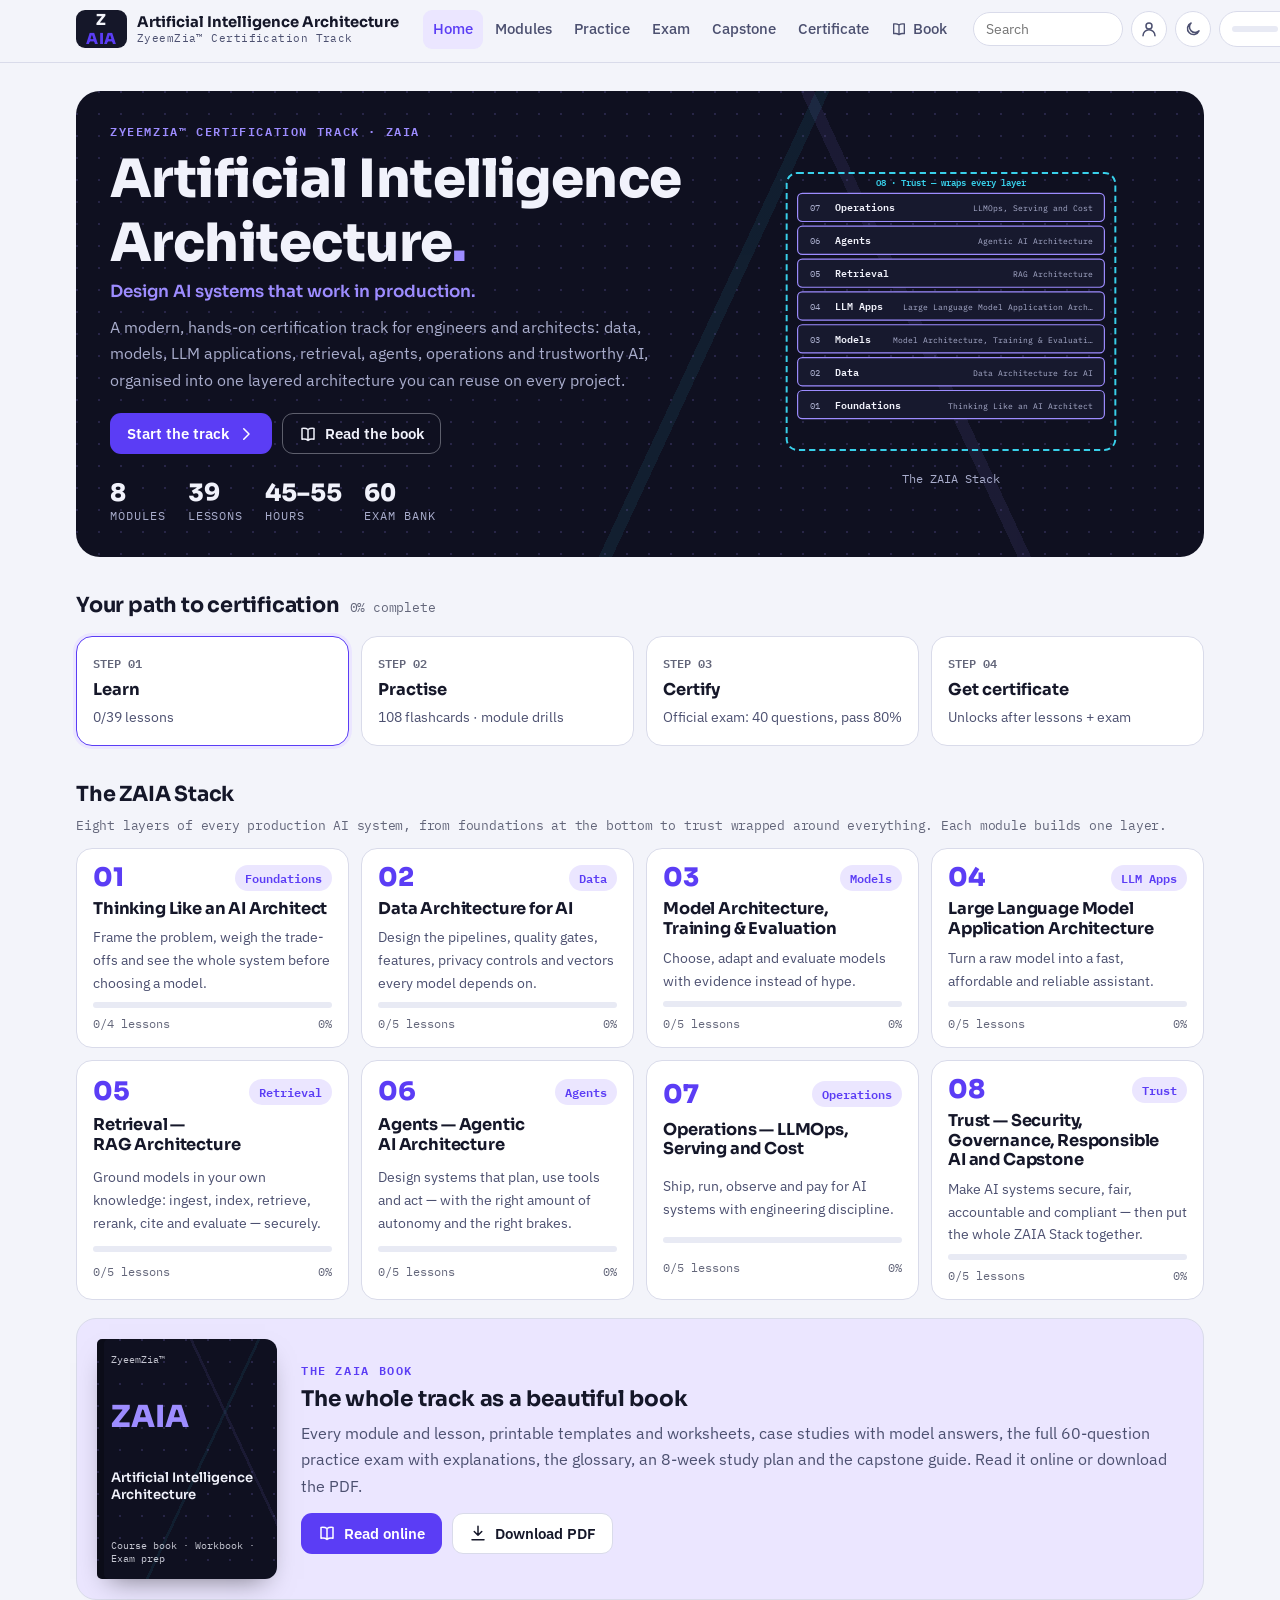
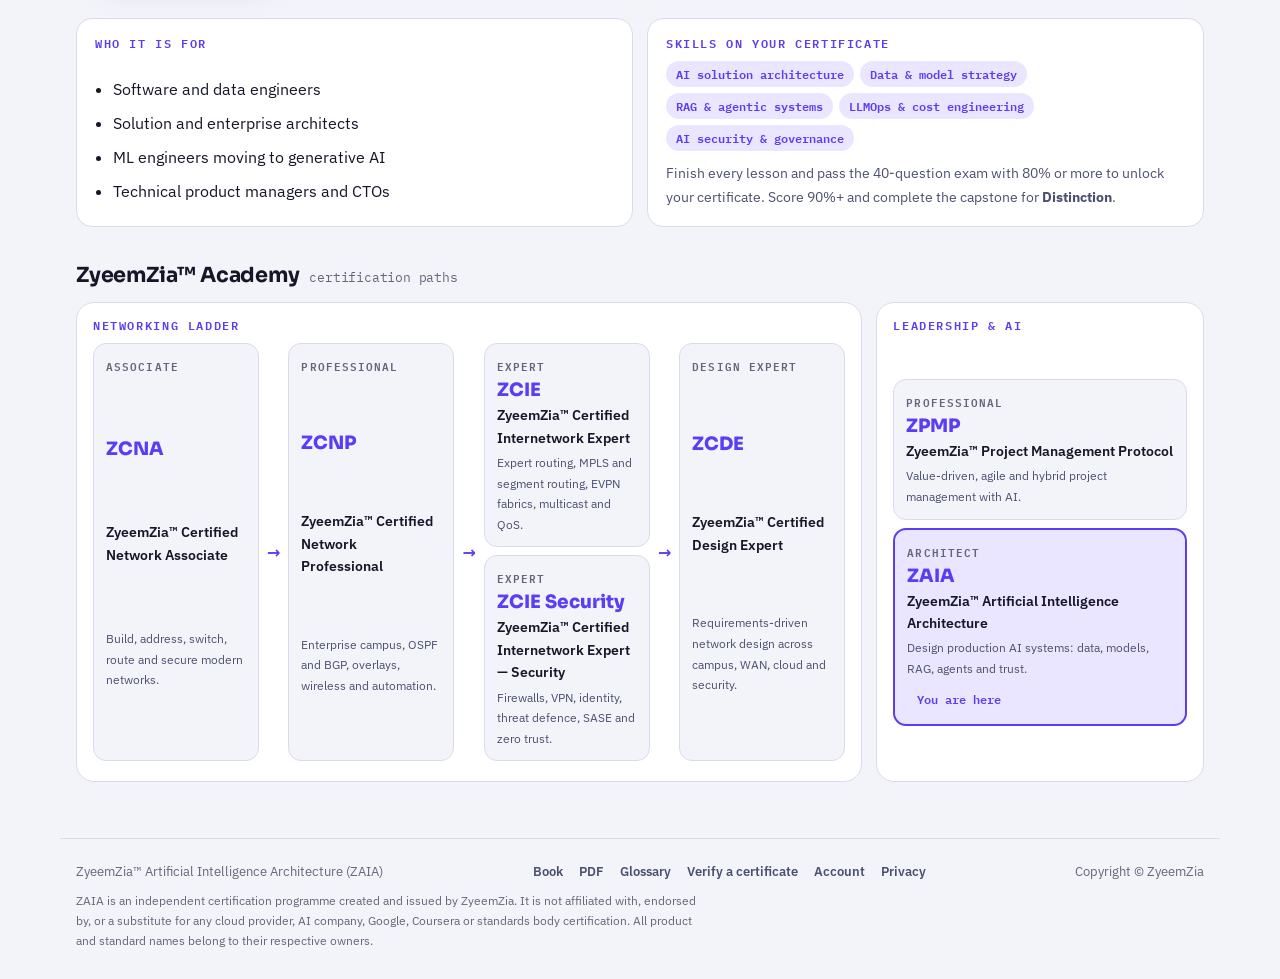
==== index.html @ 7785d7f4 "Optional Google sign-in with progress synced across devices, account page and privacy notice" ====
<!doctype html>
<html lang="en">
<head>
<meta charset="utf-8">
<meta name="viewport" content="width=device-width, initial-scale=1, viewport-fit=cover">
<title>ZyeemZia™ Artificial Intelligence Architecture (ZAIA)</title>
<meta name="description" content="ZyeemZia™ Artificial Intelligence Architecture (ZAIA): a modern certification track in designing production AI systems: data, models, LLM apps, RAG, agents, LLMOps and trustworthy AI. Free online course, book and certificate.">
<meta name="author" content="ZyeemZia">
<meta name="theme-color" content="#0f1020">
<link rel="icon" href="favicon.svg" type="image/svg+xml">
<link rel="canonical" href="https://zaia.zyeemzia.com/">
<meta property="og:type" content="website">
<meta property="og:site_name" content="ZyeemZia™ Certification Tracks">
<meta property="og:title" content="ZyeemZia™ Artificial Intelligence Architecture (ZAIA)">
<meta property="og:description" content="ZyeemZia™ Artificial Intelligence Architecture (ZAIA): a modern certification track in designing production AI systems: data, models, LLM apps, RAG, agents, LLMOps and trustworthy AI. Free online course, book and certificate.">
<meta property="og:url" content="https://zaia.zyeemzia.com/">
<meta property="og:image" content="https://zaia.zyeemzia.com/og-image.png">
<meta property="og:image:width" content="1200">
<meta property="og:image:height" content="630">
<meta name="twitter:card" content="summary_large_image">
<meta name="twitter:image" content="https://zaia.zyeemzia.com/og-image.png">
<script>try{var z=JSON.parse(localStorage.getItem("zaia.v1")||"{}").theme;if(z==="dark"||z==="light")document.documentElement.setAttribute("data-theme",z)}catch(e){}</script>
<link rel="stylesheet" href="fonts.css?v=66d4b9ed12">
<link rel="stylesheet" href="theme.css?v=1786ec68fc">
<link rel="preload" href="fonts/IBMPlexSans-400-latin-a68a20.woff2" as="font" type="font/woff2" crossorigin>
<link rel="preload" href="fonts/Sora-500-latin-4fa0aa.woff2" as="font" type="font/woff2" crossorigin>
<link rel="stylesheet" href="app.css?v=20551c067f">
</head>
<body>
<header class="topbar">
  <div class="topbar-in">
    <a class="brand" href="#home" aria-label="ZAIA home"><span class="brand-mark">Z<i>AIA</i></span><span class="brand-text"><b>Artificial Intelligence Architecture</b><small>ZyeemZia™ Certification Track</small></span></a>
    <nav class="mainnav" id="mainnav" aria-label="Main"></nav>
    <div class="top-tools">
      <form class="search" id="searchForm" role="search"><input id="searchInput" type="search" placeholder="Search" aria-label="Search lessons and terms"></form>
      <a class="icon-btn search-icon" href="#search/" aria-label="Search"><svg viewBox="0 0 24 24" fill="none" stroke="currentColor" stroke-width="2" stroke-linecap="round" aria-hidden="true"><circle cx="11" cy="11" r="7"/><path d="M20 20l-4-4"/></svg></a>
      <a class="icon-btn" id="acctBtn" href="#account" aria-label="Sign in"></a>
      <button class="icon-btn" id="themeBtn" type="button" aria-label="Toggle dark mode"></button>
      <a class="prog-chip" id="progChip" href="#settings" aria-label="Your progress"></a>
    </div>
  </div>
  <div class="read-bar" id="readBar"></div>
</header>
<main id="view" class="view" tabindex="-1"><div class="boot" aria-label="Loading the course"><i></i><i></i><i></i></div></main>
<footer class="site-foot">
  <div class="row"><span>ZyeemZia™ Artificial Intelligence Architecture (ZAIA)</span><span style="display:flex;gap:16px;flex-wrap:wrap"><a href="book.html" target="_blank" rel="noopener">Book</a><a href="ZAIA-Book.pdf" download>PDF</a><a href="#glossary">Glossary</a><a href="#verify/">Verify a certificate</a><a href="#account">Account</a><a href="privacy.html">Privacy</a></span><span>Copyright © ZyeemZia</span></div>
  <p class="disc" id="disc"></p>
</footer>
<nav class="tabbar" id="tabbar" aria-label="Main mobile"></nav>
<div class="toast" id="toast" role="status" aria-live="polite" hidden></div>
<script defer src="core.js?v=756f940ff2"></script>
<script defer src="family.js?v=a2eb85d155"></script>
<script defer src="data/track.js?v=d47acbd6a5"></script>
<script defer src="data/m1-4.js?v=0111792d8f"></script>
<script defer src="data/m5-8.js?v=774bbd9209"></script>
<script defer src="app.js?v=049c7e3315"></script>
</body>
</html>
---- fonts.css ----
/* Bundled Google Fonts (SIL Open Font License) for offline use and PDF printing */
@font-face {
  font-family: 'Archivo';
  font-style: normal;
  font-weight: 600;
  font-stretch: 100%;
  font-display: swap;
  src: url(fonts/Archivo-600-latin-ext-20ba07.woff2) format('woff2');
  unicode-range: U+0100-02BA, U+02BD-02C5, U+02C7-02CC, U+02CE-02D7, U+02DD-02FF, U+0304, U+0308, U+0329, U+1D00-1DBF, U+1E00-1E9F, U+1EF2-1EFF, U+2020, U+20A0-20AB, U+20AD-20C4, U+2113, U+2C60-2C7F, U+A720-A7FF;
}
@font-face {
  font-family: 'Archivo';
  font-style: normal;
  font-weight: 600;
  font-stretch: 100%;
  font-display: swap;
  src: url(fonts/Archivo-600-latin-79dc5e.woff2) format('woff2');
  unicode-range: U+0000-00FF, U+0131, U+0152-0153, U+02BB-02BC, U+02C6, U+02DA, U+02DC, U+0304, U+0308, U+0329, U+2000-206F, U+20AC, U+2122, U+2191, U+2193, U+2212, U+2215, U+FEFF, U+FFFD;
}
@font-face {
  font-family: 'Archivo';
  font-style: normal;
  font-weight: 700;
  font-stretch: 100%;
  font-display: swap;
  src: url(fonts/Archivo-600-latin-ext-20ba07.woff2) format('woff2');
  unicode-range: U+0100-02BA, U+02BD-02C5, U+02C7-02CC, U+02CE-02D7, U+02DD-02FF, U+0304, U+0308, U+0329, U+1D00-1DBF, U+1E00-1E9F, U+1EF2-1EFF, U+2020, U+20A0-20AB, U+20AD-20C4, U+2113, U+2C60-2C7F, U+A720-A7FF;
}
@font-face {
  font-family: 'Archivo';
  font-style: normal;
  font-weight: 700;
  font-stretch: 100%;
  font-display: swap;
  src: url(fonts/Archivo-600-latin-79dc5e.woff2) format('woff2');
  unicode-range: U+0000-00FF, U+0131, U+0152-0153, U+02BB-02BC, U+02C6, U+02DA, U+02DC, U+0304, U+0308, U+0329, U+2000-206F, U+20AC, U+2122, U+2191, U+2193, U+2212, U+2215, U+FEFF, U+FFFD;
}
@font-face {
  font-family: 'Archivo';
  font-style: normal;
  font-weight: 800;
  font-stretch: 100%;
  font-display: swap;
  src: url(fonts/Archivo-600-latin-ext-20ba07.woff2) format('woff2');
  unicode-range: U+0100-02BA, U+02BD-02C5, U+02C7-02CC, U+02CE-02D7, U+02DD-02FF, U+0304, U+0308, U+0329, U+1D00-1DBF, U+1E00-1E9F, U+1EF2-1EFF, U+2020, U+20A0-20AB, U+20AD-20C4, U+2113, U+2C60-2C7F, U+A720-A7FF;
}
@font-face {
  font-family: 'Archivo';
  font-style: normal;
  font-weight: 800;
  font-stretch: 100%;
  font-display: swap;
  src: url(fonts/Archivo-600-latin-79dc5e.woff2) format('woff2');
  unicode-range: U+0000-00FF, U+0131, U+0152-0153, U+02BB-02BC, U+02C6, U+02DA, U+02DC, U+0304, U+0308, U+0329, U+2000-206F, U+20AC, U+2122, U+2191, U+2193, U+2212, U+2215, U+FEFF, U+FFFD;
}
@font-face {
  font-family: 'IBM Plex Mono';
  font-style: normal;
  font-weight: 400;
  font-display: swap;
  src: url(fonts/IBMPlexMono-400-latin-ext-7f25d9.woff2) format('woff2');
  unicode-range: U+0100-02BA, U+02BD-02C5, U+02C7-02CC, U+02CE-02D7, U+02DD-02FF, U+0304, U+0308, U+0329, U+1D00-1DBF, U+1E00-1E9F, U+1EF2-1EFF, U+2020, U+20A0-20AB, U+20AD-20C4, U+2113, U+2C60-2C7F, U+A720-A7FF;
}
@font-face {
  font-family: 'IBM Plex Mono';
  font-style: normal;
  font-weight: 400;
  font-display: swap;
  src: url(fonts/IBMPlexMono-400-latin-d196e8.woff2) format('woff2');
  unicode-range: U+0000-00FF, U+0131, U+0152-0153, U+02BB-02BC, U+02C6, U+02DA, U+02DC, U+0304, U+0308, U+0329, U+2000-206F, U+20AC, U+2122, U+2191, U+2193, U+2212, U+2215, U+FEFF, U+FFFD;
}
@font-face {
  font-family: 'IBM Plex Mono';
  font-style: normal;
  font-weight: 600;
  font-display: swap;
  src: url(fonts/IBMPlexMono-600-latin-ext-bf8910.woff2) format('woff2');
  unicode-range: U+0100-02BA, U+02BD-02C5, U+02C7-02CC, U+02CE-02D7, U+02DD-02FF, U+0304, U+0308, U+0329, U+1D00-1DBF, U+1E00-1E9F, U+1EF2-1EFF, U+2020, U+20A0-20AB, U+20AD-20C4, U+2113, U+2C60-2C7F, U+A720-A7FF;
}
@font-face {
  font-family: 'IBM Plex Mono';
  font-style: normal;
  font-weight: 600;
  font-display: swap;
  src: url(fonts/IBMPlexMono-600-latin-9b8270.woff2) format('woff2');
  unicode-range: U+0000-00FF, U+0131, U+0152-0153, U+02BB-02BC, U+02C6, U+02DA, U+02DC, U+0304, U+0308, U+0329, U+2000-206F, U+20AC, U+2122, U+2191, U+2193, U+2212, U+2215, U+FEFF, U+FFFD;
}
@font-face {
  font-family: 'IBM Plex Sans';
  font-style: italic;
  font-weight: 400;
  font-stretch: 100%;
  font-display: swap;
  src: url(fonts/IBMPlexSans-400i-latin-ext-77f5d9.woff2) format('woff2');
  unicode-range: U+0100-02BA, U+02BD-02C5, U+02C7-02CC, U+02CE-02D7, U+02DD-02FF, U+0304, U+0308, U+0329, U+1D00-1DBF, U+1E00-1E9F, U+1EF2-1EFF, U+2020, U+20A0-20AB, U+20AD-20C4, U+2113, U+2C60-2C7F, U+A720-A7FF;
}
@font-face {
  font-family: 'IBM Plex Sans';
  font-style: italic;
  font-weight: 400;
  font-stretch: 100%;
  font-display: swap;
  src: url(fonts/IBMPlexSans-400i-latin-46a3d9.woff2) format('woff2');
  unicode-range: U+0000-00FF, U+0131, U+0152-0153, U+02BB-02BC, U+02C6, U+02DA, U+02DC, U+0304, U+0308, U+0329, U+2000-206F, U+20AC, U+2122, U+2191, U+2193, U+2212, U+2215, U+FEFF, U+FFFD;
}
@font-face {
  font-family: 'IBM Plex Sans';
  font-style: normal;
  font-weight: 400;
  font-stretch: 100%;
  font-display: swap;
  src: url(fonts/IBMPlexSans-400-latin-ext-71c30c.woff2) format('woff2');
  unicode-range: U+0100-02BA, U+02BD-02C5, U+02C7-02CC, U+02CE-02D7, U+02DD-02FF, U+0304, U+0308, U+0329, U+1D00-1DBF, U+1E00-1E9F, U+1EF2-1EFF, U+2020, U+20A0-20AB, U+20AD-20C4, U+2113, U+2C60-2C7F, U+A720-A7FF;
}
@font-face {
  font-family: 'IBM Plex Sans';
  font-style: normal;
  font-weight: 400;
  font-stretch: 100%;
  font-display: swap;
  src: url(fonts/IBMPlexSans-400-latin-a68a20.woff2) format('woff2');
  unicode-range: U+0000-00FF, U+0131, U+0152-0153, U+02BB-02BC, U+02C6, U+02DA, U+02DC, U+0304, U+0308, U+0329, U+2000-206F, U+20AC, U+2122, U+2191, U+2193, U+2212, U+2215, U+FEFF, U+FFFD;
}
@font-face {
  font-family: 'IBM Plex Sans';
  font-style: normal;
  font-weight: 500;
  font-stretch: 100%;
  font-display: swap;
  src: url(fonts/IBMPlexSans-400-latin-ext-71c30c.woff2) format('woff2');
  unicode-range: U+0100-02BA, U+02BD-02C5, U+02C7-02CC, U+02CE-02D7, U+02DD-02FF, U+0304, U+0308, U+0329, U+1D00-1DBF, U+1E00-1E9F, U+1EF2-1EFF, U+2020, U+20A0-20AB, U+20AD-20C4, U+2113, U+2C60-2C7F, U+A720-A7FF;
}
@font-face {
  font-family: 'IBM Plex Sans';
  font-style: normal;
  font-weight: 500;
  font-stretch: 100%;
  font-display: swap;
  src: url(fonts/IBMPlexSans-400-latin-a68a20.woff2) format('woff2');
  unicode-range: U+0000-00FF, U+0131, U+0152-0153, U+02BB-02BC, U+02C6, U+02DA, U+02DC, U+0304, U+0308, U+0329, U+2000-206F, U+20AC, U+2122, U+2191, U+2193, U+2212, U+2215, U+FEFF, U+FFFD;
}
@font-face {
  font-family: 'IBM Plex Sans';
  font-style: normal;
  font-weight: 600;
  font-stretch: 100%;
  font-display: swap;
  src: url(fonts/IBMPlexSans-400-latin-ext-71c30c.woff2) format('woff2');
  unicode-range: U+0100-02BA, U+02BD-02C5, U+02C7-02CC, U+02CE-02D7, U+02DD-02FF, U+0304, U+0308, U+0329, U+1D00-1DBF, U+1E00-1E9F, U+1EF2-1EFF, U+2020, U+20A0-20AB, U+20AD-20C4, U+2113, U+2C60-2C7F, U+A720-A7FF;
}
@font-face {
  font-family: 'IBM Plex Sans';
  font-style: normal;
  font-weight: 600;
  font-stretch: 100%;
  font-display: swap;
  src: url(fonts/IBMPlexSans-400-latin-a68a20.woff2) format('woff2');
  unicode-range: U+0000-00FF, U+0131, U+0152-0153, U+02BB-02BC, U+02C6, U+02DA, U+02DC, U+0304, U+0308, U+0329, U+2000-206F, U+20AC, U+2122, U+2191, U+2193, U+2212, U+2215, U+FEFF, U+FFFD;
}
@font-face {
  font-family: 'IBM Plex Sans';
  font-style: normal;
  font-weight: 700;
  font-stretch: 100%;
  font-display: swap;
  src: url(fonts/IBMPlexSans-400-latin-ext-71c30c.woff2) format('woff2');
  unicode-range: U+0100-02BA, U+02BD-02C5, U+02C7-02CC, U+02CE-02D7, U+02DD-02FF, U+0304, U+0308, U+0329, U+1D00-1DBF, U+1E00-1E9F, U+1EF2-1EFF, U+2020, U+20A0-20AB, U+20AD-20C4, U+2113, U+2C60-2C7F, U+A720-A7FF;
}
@font-face {
  font-family: 'IBM Plex Sans';
  font-style: normal;
  font-weight: 700;
  font-stretch: 100%;
  font-display: swap;
  src: url(fonts/IBMPlexSans-400-latin-a68a20.woff2) format('woff2');
  unicode-range: U+0000-00FF, U+0131, U+0152-0153, U+02BB-02BC, U+02C6, U+02DA, U+02DC, U+0304, U+0308, U+0329, U+2000-206F, U+20AC, U+2122, U+2191, U+2193, U+2212, U+2215, U+FEFF, U+FFFD;
}
@font-face {
  font-family: 'Sora';
  font-style: normal;
  font-weight: 500;
  font-display: swap;
  src: url(fonts/Sora-500-latin-ext-f9e5e3.woff2) format('woff2');
  unicode-range: U+0100-02BA, U+02BD-02C5, U+02C7-02CC, U+02CE-02D7, U+02DD-02FF, U+0304, U+0308, U+0329, U+1D00-1DBF, U+1E00-1E9F, U+1EF2-1EFF, U+2020, U+20A0-20AB, U+20AD-20C4, U+2113, U+2C60-2C7F, U+A720-A7FF;
}
@font-face {
  font-family: 'Sora';
  font-style: normal;
  font-weight: 500;
  font-display: swap;
  src: url(fonts/Sora-500-latin-4fa0aa.woff2) format('woff2');
  unicode-range: U+0000-00FF, U+0131, U+0152-0153, U+02BB-02BC, U+02C6, U+02DA, U+02DC, U+0304, U+0308, U+0329, U+2000-206F, U+20AC, U+2122, U+2191, U+2193, U+2212, U+2215, U+FEFF, U+FFFD;
}
@font-face {
  font-family: 'Sora';
  font-style: normal;
  font-weight: 600;
  font-display: swap;
  src: url(fonts/Sora-500-latin-ext-f9e5e3.woff2) format('woff2');
  unicode-range: U+0100-02BA, U+02BD-02C5, U+02C7-02CC, U+02CE-02D7, U+02DD-02FF, U+0304, U+0308, U+0329, U+1D00-1DBF, U+1E00-1E9F, U+1EF2-1EFF, U+2020, U+20A0-20AB, U+20AD-20C4, U+2113, U+2C60-2C7F, U+A720-A7FF;
}
@font-face {
  font-family: 'Sora';
  font-style: normal;
  font-weight: 600;
  font-display: swap;
  src: url(fonts/Sora-500-latin-4fa0aa.woff2) format('woff2');
  unicode-range: U+0000-00FF, U+0131, U+0152-0153, U+02BB-02BC, U+02C6, U+02DA, U+02DC, U+0304, U+0308, U+0329, U+2000-206F, U+20AC, U+2122, U+2191, U+2193, U+2212, U+2215, U+FEFF, U+FFFD;
}
@font-face {
  font-family: 'Sora';
  font-style: normal;
  font-weight: 700;
  font-display: swap;
  src: url(fonts/Sora-500-latin-ext-f9e5e3.woff2) format('woff2');
  unicode-range: U+0100-02BA, U+02BD-02C5, U+02C7-02CC, U+02CE-02D7, U+02DD-02FF, U+0304, U+0308, U+0329, U+1D00-1DBF, U+1E00-1E9F, U+1EF2-1EFF, U+2020, U+20A0-20AB, U+20AD-20C4, U+2113, U+2C60-2C7F, U+A720-A7FF;
}
@font-face {
  font-family: 'Sora';
  font-style: normal;
  font-weight: 700;
  font-display: swap;
  src: url(fonts/Sora-500-latin-4fa0aa.woff2) format('woff2');
  unicode-range: U+0000-00FF, U+0131, U+0152-0153, U+02BB-02BC, U+02C6, U+02DA, U+02DC, U+0304, U+0308, U+0329, U+2000-206F, U+20AC, U+2122, U+2191, U+2193, U+2212, U+2215, U+FEFF, U+FFFD;
}
@font-face {
  font-family: 'Sora';
  font-style: normal;
  font-weight: 800;
  font-display: swap;
  src: url(fonts/Sora-500-latin-ext-f9e5e3.woff2) format('woff2');
  unicode-range: U+0100-02BA, U+02BD-02C5, U+02C7-02CC, U+02CE-02D7, U+02DD-02FF, U+0304, U+0308, U+0329, U+1D00-1DBF, U+1E00-1E9F, U+1EF2-1EFF, U+2020, U+20A0-20AB, U+20AD-20C4, U+2113, U+2C60-2C7F, U+A720-A7FF;
}
@font-face {
  font-family: 'Sora';
  font-style: normal;
  font-weight: 800;
  font-display: swap;
  src: url(fonts/Sora-500-latin-4fa0aa.woff2) format('woff2');
  unicode-range: U+0000-00FF, U+0131, U+0152-0153, U+02BB-02BC, U+02C6, U+02DA, U+02DC, U+0304, U+0308, U+0329, U+2000-206F, U+20AC, U+2122, U+2191, U+2193, U+2212, U+2215, U+FEFF, U+FFFD;
}
---- theme.css ----
/* ZAIA — "neural blueprint": graphite ink, electric violet, signal cyan; circuit dot-grid motif. */
:root {
  --bg: #f3f4fa; --surface: #ffffff; --surface-2: #e8eaf4; --ink: #151729; --ink-2: #4c5070; --ink-3: #63667a; --line: #d9dbea;
  --accent: #5b3df5; --accent-ink: #ffffff; --accent-soft: #ebe6ff; --accent-2: #097892; --accent-2-soft: #dcf2f7;
  --good: #1d7a52; --good-soft: #dcf2e6; --bad: #b3263a; --bad-soft: #f9e0e4; --warn: #b77800; --warn-soft: #fbefd3;
  --hero-bg: #0f1020; --hero-ink: #f1f2fb; --hero-ink-2: #a9adcc; --hero-accent: #9d8cff;
  --motif: radial-gradient(circle at 1px 1px, rgba(157,140,255,.35) 1px, transparent 1.6px) 0 0 / 22px 22px,
    linear-gradient(115deg, transparent 55%, rgba(56,208,234,.16) 55% 56%, transparent 56%),
    linear-gradient(65deg, transparent 70%, rgba(157,140,255,.18) 70% 71%, transparent 71%);
  --sg-line: #34385a; --sg-accent: #9d8cff; --sg-accent-2: #38d0ea; --sg-node: #17192e; --sg-ink: #f1f2fb; --sg-ink-2: #a9adcc;
  --f-display: "Sora", "IBM Plex Sans", "Segoe UI", sans-serif; --f-body: "IBM Plex Sans", "Segoe UI", system-ui, sans-serif; --f-mono: "IBM Plex Mono", Consolas, monospace;
  --radius: 16px;
  --on-status: #ffffff;
}
@media (prefers-color-scheme: dark) {
  :root:not([data-theme="light"]) {
    --bg: #0a0b14; --surface: #12141f; --surface-2: #1a1d2c; --ink: #eceefa; --ink-2: #a7abc8; --ink-3: #8386a1; --line: #262a3d;
    --accent: #9d8cff; --accent-ink: #120c2e; --accent-soft: #231d45; --accent-2: #38d0ea; --accent-2-soft: #0f2a33;
    --on-status: #0a0b14; --good: #5bd39a; --good-soft: #10301f; --bad: #ff7a8c; --bad-soft: #3a1520; --warn: #f2b84c; --warn-soft: #3a2c10;
    --hero-bg: #06070e; --hero-ink: #f1f2fb; --hero-ink-2: #9a9ec0; --hero-accent: #b3a6ff;
    color-scheme: dark;
  }
}
:root[data-theme="dark"] {
  --bg: #0a0b14; --surface: #12141f; --surface-2: #1a1d2c; --ink: #eceefa; --ink-2: #a7abc8; --ink-3: #8386a1; --line: #262a3d;
  --accent: #9d8cff; --accent-ink: #120c2e; --accent-soft: #231d45; --accent-2: #38d0ea; --accent-2-soft: #0f2a33;
  --on-status: #0a0b14; --good: #5bd39a; --good-soft: #10301f; --bad: #ff7a8c; --bad-soft: #3a1520; --warn: #f2b84c; --warn-soft: #3a2c10;
  --hero-bg: #06070e; --hero-ink: #f1f2fb; --hero-ink-2: #9a9ec0; --hero-accent: #b3a6ff;
  color-scheme: dark;
}
---- app.css ----
/* ZyeemZia certification engine — site styles. Colours and faces come from theme.css (per track). */
* { box-sizing: border-box; }
[hidden] { display: none !important; }
html { -webkit-text-size-adjust: 100%; }
body { margin: 0; background: var(--bg); color: var(--ink); font: 16px/1.65 var(--f-body); }
a { color: var(--accent); }
button { font: inherit; color: inherit; }
:focus-visible { outline: 3px solid var(--accent-2); outline-offset: 2px; border-radius: 6px; }
h1, h2, h3, h4 { margin: 0; line-height: 1.2; text-wrap: balance; font-family: var(--f-display); letter-spacing: -.01em; }
p { margin: 0; }
code { font: .9em var(--f-mono); background: var(--surface-2); padding: 1px 6px; border-radius: 5px; }
.muted { color: var(--ink-2); }
.eyebrow { font: 600 .72rem/1.2 var(--f-mono); letter-spacing: .14em; text-transform: uppercase; color: var(--accent); }

/* ---------- chrome ---------- */
.topbar { position: sticky; top: 0; padding-top: env(safe-area-inset-top, 0px); z-index: 30; background: color-mix(in srgb, var(--bg) 88%, transparent); backdrop-filter: blur(10px) saturate(1.3); -webkit-backdrop-filter: blur(10px) saturate(1.3); border-bottom: 1px solid var(--line); }
.topbar-in { max-width: 1160px; margin: 0 auto; display: flex; align-items: center; gap: 16px; padding-block: 10px; padding-left: max(16px, env(safe-area-inset-left, 0px)); padding-right: max(16px, env(safe-area-inset-right, 0px)); }
.brand { display: flex; align-items: center; gap: 10px; text-decoration: none; color: var(--ink); flex-shrink: 0; }
.brand-mark { height: 38px; padding: 0 10px; display: grid; place-items: center; background: var(--ink); color: var(--bg); font: 800 .95rem var(--f-display); letter-spacing: .04em; border-radius: 9px; }
.brand-mark i { font-style: normal; color: var(--accent); }
.brand-text { display: flex; flex-direction: column; line-height: 1.15; }
.brand-text b { font: 700 .92rem var(--f-display); }
.brand-text small { font: 500 .7rem var(--f-mono); color: var(--ink-2); letter-spacing: .04em; }
.mainnav { display: flex; gap: 2px; margin-left: 8px; }
.mainnav a { text-decoration: none; color: var(--ink-2); padding: 7px 10px; border-radius: 9px; font-weight: 500; font-size: .93rem; white-space: nowrap; display: inline-flex; gap: 6px; align-items: center; }
.mainnav a:hover { background: var(--surface-2); color: var(--ink); }
.mainnav a[aria-current="page"] { color: var(--accent); background: var(--accent-soft); }
.mainnav svg { width: 16px; height: 16px; }
.top-tools { margin-left: auto; display: flex; gap: 8px; align-items: center; }
.icon-btn { width: 36px; height: 36px; border-radius: 50%; border: 1px solid var(--line); background: var(--surface); display: grid; place-items: center; cursor: pointer; color: var(--ink-2); }
.icon-btn svg, .btn svg, .tabbar svg { width: 18px; height: 18px; }
.prog-chip { display: inline-flex; align-items: center; gap: 8px; text-decoration: none; color: var(--ink); font: 600 .82rem var(--f-mono); background: var(--surface); border: 1px solid var(--line); padding: 6px 12px; border-radius: 999px; font-variant-numeric: tabular-nums; white-space: nowrap; }
.prog-chip i { width: 46px; height: 6px; border-radius: 9px; background: var(--surface-2); overflow: hidden; display: inline-block; }
.prog-chip i b { display: block; height: 100%; background: var(--accent); }
.read-bar { height: 3px; width: 0; background: var(--accent); transition: width .15s; }
.tabbar { display: none; }
.view { max-width: 1160px; margin: 0 auto; outline: none; padding-block: 28px 56px; padding-left: max(16px, env(safe-area-inset-left, 0px)); padding-right: max(16px, env(safe-area-inset-right, 0px)); }
.site-foot { max-width: 1160px; margin: 0 auto; padding-block: 22px 28px; padding-left: max(16px, env(safe-area-inset-left, 0px)); padding-right: max(16px, env(safe-area-inset-right, 0px)); border-top: 1px solid var(--line); color: var(--ink-3); font-size: .82rem; display: grid; gap: 8px; }
.site-foot .row { display: flex; gap: 8px 18px; flex-wrap: wrap; justify-content: space-between; }
.site-foot a { color: var(--ink-2); text-decoration: none; font-weight: 600; }
.site-foot .disc { font-size: .76rem; max-width: 90ch; }

/* ---------- common ---------- */
.btn { display: inline-flex; align-items: center; justify-content: center; gap: 8px; border: 1px solid var(--line); background: var(--surface); color: var(--ink); padding: 10px 16px; border-radius: 11px; cursor: pointer; font-weight: 600; text-decoration: none; font-size: .95rem; line-height: 1.25; }
.btn:hover { border-color: var(--ink-3); }
.btn-primary { background: var(--accent); color: var(--accent-ink); border-color: transparent; }
.btn-primary:hover { filter: brightness(1.07); border-color: transparent; }
.btn-dark { background: var(--ink); color: var(--bg); border-color: transparent; }
.btn-ghost { background: none; border-color: transparent; color: var(--ink-2); }
.btn-sm { padding: 6px 11px; font-size: .85rem; border-radius: 9px; }
.btn[disabled] { opacity: .45; cursor: not-allowed; }
.chip { display: inline-flex; align-items: center; gap: 5px; padding: 3px 10px; border-radius: 999px; font: 600 .76rem var(--f-mono); background: var(--surface-2); color: var(--ink-2); white-space: nowrap; }
.chip.ok { background: var(--good-soft); color: var(--good); }
.chip.acc { background: var(--accent-soft); color: var(--accent); }
.chips { display: flex; flex-wrap: wrap; gap: 6px; }
.card { background: var(--surface); border: 1px solid var(--line); border-radius: var(--radius); }
.page-head { display: grid; gap: 6px; margin-bottom: 22px; }
.page-title { font-size: clamp(1.7rem, 3.4vw, 2.4rem); }
.section-title { font-size: 1.3rem; margin: 36px 0 14px; display: flex; align-items: baseline; gap: 10px; flex-wrap: wrap; }
.section-title small { font: 500 .8rem var(--f-mono); color: var(--ink-3); }
.bar { height: 6px; border-radius: 9px; background: var(--surface-2); overflow: hidden; }
.bar > i { display: block; height: 100%; background: var(--accent); }
.empty { text-align: center; padding: 48px 20px; color: var(--ink-2); border: 1px dashed var(--line); border-radius: 18px; }

/* ---------- home ---------- */
.hero { position: relative; overflow: hidden; display: grid; grid-template-columns: minmax(0, 1.15fr) minmax(0, .85fr); gap: 28px; align-items: center; padding: 34px; border-radius: 24px; background: var(--hero-bg); color: var(--hero-ink); }
.hero .motif { position: absolute; inset: 0; pointer-events: none; opacity: .5; background: var(--motif); }
.hero > *:not(.motif) { position: relative; min-width: 0; }
.hero .eyebrow { color: var(--hero-accent); }
.hero h1 { font-size: clamp(2rem, 4.6vw, 3.3rem); font-weight: 800; margin: 10px 0 6px; color: var(--hero-ink); }
.hero h1 span { color: var(--hero-accent); }
.hero .tag { font: 600 1.05rem var(--f-display); color: var(--hero-accent); }
.hero .lead { color: var(--hero-ink-2); max-width: 58ch; margin-top: 12px; }
.hero-actions { display: flex; gap: 10px; flex-wrap: wrap; margin-top: 20px; }
.hero .btn:not(.btn-primary) { background: transparent; color: var(--hero-ink); border-color: color-mix(in srgb, var(--hero-ink) 35%, transparent); }
.hero-stats { display: flex; gap: 22px; flex-wrap: wrap; margin-top: 24px; }
.hero-stats div { display: grid; }
.hero-stats b { font: 800 1.5rem var(--f-display); color: var(--hero-ink); font-variant-numeric: tabular-nums; }
.hero-stats span { font: 500 .74rem var(--f-mono); color: var(--hero-ink-2); text-transform: uppercase; letter-spacing: .08em; }
.hero-sig { display: grid; justify-items: center; gap: 8px; }
.hero-sig .sg { width: 100%; max-width: 360px; height: auto; }
.hero-sig figcaption { font: 500 .78rem var(--f-mono); color: var(--hero-ink-2); text-align: center; }

.path { display: grid; grid-template-columns: repeat(4, minmax(0, 1fr)); gap: 12px; margin-top: 18px; }
.path-step { padding: 16px; border-radius: 16px; background: var(--surface); border: 1px solid var(--line); display: grid; gap: 6px; position: relative; }
.path-step .n { font: 700 .74rem var(--f-mono); color: var(--ink-3); }
.path-step b { font: 700 1.02rem var(--f-display); }
.path-step small { color: var(--ink-2); font-size: .85rem; }
.path-step.done { border-color: var(--good); }
.path-step.done .n { color: var(--good); }
.path-step.now { border-color: var(--accent); box-shadow: 0 0 0 3px var(--accent-soft); }

.mod-grid { display: grid; grid-template-columns: repeat(4, minmax(0, 1fr)); gap: 12px; }
.mod-card { display: grid; gap: 8px; padding: 16px; border-radius: 16px; background: var(--surface); border: 1px solid var(--line); text-decoration: none; color: var(--ink); transition: transform .15s, border-color .15s; min-width: 0; }
.mod-card:hover { transform: translateY(-2px); border-color: var(--accent); }
.mod-top { display: flex; justify-content: space-between; align-items: center; }
.mod-num { font: 800 1.6rem/1 var(--f-display); color: var(--accent); }
.mod-card h3 { font-size: 1.02rem; }
.mod-card p { font-size: .86rem; color: var(--ink-2); }
.mod-card .meta { display: flex; justify-content: space-between; font: 500 .74rem var(--f-mono); color: var(--ink-3); }
.book-banner { display: grid; grid-template-columns: 180px minmax(0, 1fr); gap: 24px; align-items: center; padding: 20px; border-radius: 20px; background: var(--accent-soft); border: 1px solid var(--line); margin-top: 18px; }
.bb-cover { aspect-ratio: 3/4; border-radius: 5px 12px 12px 5px; background: var(--hero-bg); color: var(--hero-ink); padding: 14px; display: flex; flex-direction: column; justify-content: space-between; text-decoration: none; box-shadow: inset 7px 0 0 rgba(0,0,0,.25), 0 12px 26px -12px rgba(0,0,0,.5); position: relative; overflow: hidden; transition: transform .2s; }
.bb-cover:hover { transform: rotate(-2deg) translateY(-3px); }
.bb-cover .motif { position: absolute; inset: 0; background: var(--motif); opacity: .5; }
.bb-cover > *:not(.motif) { position: relative; }
.bb-cover b { font: 800 1.9rem/1 var(--f-display); color: var(--hero-accent); }
.bb-cover span { font: 600 .82rem/1.3 var(--f-display); }
.bb-cover small { font: 500 .62rem var(--f-mono); opacity: .8; }
.bb-text { display: grid; gap: 8px; min-width: 0; }
.bb-text h2 { font-size: 1.35rem; }
.two { display: grid; grid-template-columns: minmax(0, 1fr) minmax(0, 1fr); gap: 14px; }
.list-card { padding: 18px; display: grid; gap: 10px; }
.list-card ul { margin: 0; padding-left: 18px; display: grid; gap: 4px; }

/* ---------- module & lesson ---------- */
.crumbs { display: flex; gap: 8px; align-items: center; font-size: .85rem; color: var(--ink-2); flex-wrap: wrap; }
.crumbs a { color: var(--ink-2); text-decoration: none; }
.mod-hero { padding: 26px; border-radius: 20px; background: var(--surface); border: 1px solid var(--line); display: grid; grid-template-columns: auto minmax(0, 1fr); gap: 22px; margin: 14px 0 22px; align-items: start; }
.mod-big { font: 800 4rem/1 var(--f-display); color: var(--accent); }
.outcomes { margin: 12px 0 0; padding: 0; list-style: none; display: grid; gap: 6px; }
.outcomes li { display: flex; gap: 10px; }
.outcomes li::before { content: ""; width: 8px; height: 8px; margin-top: .6em; flex-shrink: 0; background: var(--accent); border-radius: 2px; }
.lesson-list { display: grid; gap: 10px; }
.lesson-row { display: grid; grid-template-columns: 54px minmax(0, 1fr) auto; gap: 14px; align-items: center; padding: 14px 16px; border-radius: 14px; background: var(--surface); border: 1px solid var(--line); text-decoration: none; color: var(--ink); }
.lesson-row:hover { border-color: var(--accent); }
.lesson-row .ln { font: 700 1.15rem var(--f-mono); color: var(--ink-3); text-align: center; }
.lesson-row.done .ln { color: var(--good); }
.lesson-row b { font-family: var(--f-display); }
.lesson-row small { display: block; color: var(--ink-2); }
.lesson { max-width: 840px; margin: 0 auto; }
.lesson-head { margin: 14px 0 22px; padding: 24px; border-radius: 20px; background: var(--surface); border: 1px solid var(--line); border-top: 5px solid var(--accent); }
.lesson-head h1 { font-size: clamp(1.5rem, 3.2vw, 2.1rem); margin: 6px 0; }
.objectives { margin: 12px 0 0; padding: 12px 14px; list-style: none; display: grid; gap: 6px; background: var(--surface-2); border-radius: 12px; font-size: .95rem; }
.objectives li::before { content: "→ "; color: var(--accent); font-weight: 700; }
.blocks { display: grid; gap: 18px; }
.blk-title { font-size: 1.12rem; margin-bottom: 8px; }
.b-text { font-size: 1.04rem; }
.callout { padding: 14px 16px; border-radius: 14px; border-left: 4px solid var(--c); background: color-mix(in srgb, var(--c) 9%, var(--surface)); }
.callout .ct { font: 700 .72rem var(--f-mono); letter-spacing: .12em; text-transform: uppercase; color: var(--c); display: block; margin-bottom: 4px; }
.callout b.h { display: block; font-family: var(--f-display); margin-bottom: 2px; }
.callout.insight { --c: var(--accent-2); } .callout.warning { --c: var(--bad); } .callout.example { --c: var(--good); } .callout.pro { --c: var(--accent); } .callout.definition { --c: var(--ink-2); }
.keypoints { padding: 16px 18px; border-radius: 14px; background: var(--surface); border: 1px solid var(--line); }
.keypoints ul { margin: 0; padding: 0; list-style: none; display: grid; gap: 8px; }
.keypoints li { display: grid; grid-template-columns: 22px minmax(0, 1fr); }
.keypoints li::before { content: "✓"; color: var(--accent); font-weight: 800; }
.tbl { overflow-x: auto; border: 1px solid var(--line); border-radius: 14px; background: var(--surface); }
table { width: 100%; border-collapse: collapse; font-size: .93rem; }
th, td { text-align: left; padding: 9px 12px; border-bottom: 1px solid var(--line); vertical-align: top; }
th { background: var(--surface-2); font: 600 .78rem var(--f-mono); letter-spacing: .04em; color: var(--ink-2); text-transform: uppercase; }
tr:last-child td { border-bottom: 0; }
.steps { margin: 0; padding: 0; list-style: none; counter-reset: st; display: grid; gap: 10px; }
.steps li { counter-increment: st; display: grid; grid-template-columns: 38px minmax(0, 1fr); gap: 12px; padding: 12px 14px; border-radius: 14px; background: var(--surface); border: 1px solid var(--line); }
.steps li::before { content: counter(st, decimal-leading-zero); font: 700 .95rem var(--f-mono); color: var(--accent); padding-top: 2px; }
.steps b { font-family: var(--f-display); display: block; }
.fw { display: grid; grid-template-columns: repeat(auto-fill, minmax(200px, 1fr)); gap: 10px; }
.fw-card { padding: 14px; border-radius: 14px; background: var(--surface); border: 1px solid var(--line); display: grid; gap: 4px; align-content: start; }
.fw-card .lab { font: 800 .82rem var(--f-mono); color: var(--accent-ink); background: var(--accent); justify-self: start; padding: 2px 8px; border-radius: 6px; }
.fw-card b { font-family: var(--f-display); }
.fw-card p { font-size: .9rem; color: var(--ink-2); }
.cmp { display: grid; grid-template-columns: repeat(var(--n), minmax(0, 1fr)); gap: 10px; }
.cmp-col { padding: 14px; border-radius: 14px; background: var(--surface); border: 1px solid var(--line); }
.cmp-col h4 { font-size: 1rem; padding-bottom: 8px; margin-bottom: 8px; border-bottom: 2px solid var(--accent); }
.cmp-col ul { margin: 0; padding-left: 18px; display: grid; gap: 4px; font-size: .92rem; }
.flow { display: flex; gap: 0; overflow-x: auto; padding: 4px 2px 8px; }
.flow-i { flex: 1 1 0; min-width: 130px; padding: 12px; background: var(--surface); border: 1px solid var(--line); border-radius: 12px; position: relative; display: grid; gap: 4px; align-content: start; }
.flow-i + .flow-i { margin-left: 22px; }
.flow-i + .flow-i::before { content: ""; position: absolute; left: -19px; top: 50%; width: 16px; height: 2px; background: var(--accent); }
.flow-i + .flow-i::after { content: ""; position: absolute; left: -7px; top: calc(50% - 4px); border: 5px solid transparent; border-left-color: var(--accent); }
.flow-i b { font: 700 .92rem var(--f-display); }
.flow-i span { font-size: .82rem; color: var(--ink-2); }
.flow-i .k { font: 700 .7rem var(--f-mono); color: var(--accent); }
.layers { display: grid; gap: 6px; }
.layer { display: grid; grid-template-columns: 170px minmax(0, 1fr); border-radius: 12px; overflow: hidden; border: 1px solid var(--line); background: var(--surface); }
.layer > b { background: color-mix(in srgb, var(--accent) calc(var(--d) * 1%), var(--surface)); color: var(--ink); padding: 10px 12px; font: 700 .88rem var(--f-display); display: flex; align-items: center; }
.layer .parts { display: flex; flex-wrap: wrap; gap: 6px; padding: 8px 10px; align-items: center; }
.layer .parts span { font: 500 .8rem var(--f-mono); padding: 3px 9px; border-radius: 7px; background: var(--surface-2); border: 1px solid var(--line); }
.formula { display: grid; grid-template-columns: repeat(auto-fill, minmax(230px, 1fr)); gap: 10px; }
.fm { padding: 14px; border-radius: 14px; background: var(--surface); border: 1px solid var(--line); display: grid; gap: 4px; }
.fm small { font: 600 .72rem var(--f-mono); color: var(--ink-3); text-transform: uppercase; letter-spacing: .08em; }
.fm code { font-size: 1rem; background: var(--accent-soft); color: var(--ink); padding: 6px 10px; justify-self: start; max-width: 100%; overflow-wrap: anywhere; white-space: normal; }
.fm p { font-size: .88rem; color: var(--ink-2); }
.case { border-radius: 16px; border: 1px solid var(--line); background: var(--surface); overflow: hidden; }
.case-h { padding: 12px 16px; background: var(--ink); color: var(--bg); display: flex; gap: 10px; align-items: center; }
.case-h b { font-family: var(--f-display); }
.case-b { padding: 16px; display: grid; gap: 10px; }
.case-b ol { margin: 0; padding-left: 20px; display: grid; gap: 4px; }
.reveal { border-top: 1px dashed var(--line); padding-top: 10px; }
.scenario { border-radius: 16px; border: 2px solid var(--accent-2); background: var(--surface); padding: 16px; display: grid; gap: 12px; }
.sc-opts { display: grid; gap: 8px; }
.sc-opt { text-align: left; border: 1.5px solid var(--line); background: var(--bg); border-radius: 12px; padding: 11px 14px; cursor: pointer; display: grid; gap: 4px; }
.sc-opt:hover:not([disabled]) { border-color: var(--accent-2); }
.sc-opt .fb { font-size: .88rem; color: var(--ink-2); }
.sc-opt.best { border-color: var(--good); background: var(--good-soft); }
.sc-opt.weak { border-color: var(--bad); background: var(--bad-soft); }
.sc-opt[disabled] { cursor: default; }
.checklist { padding: 16px; border-radius: 16px; background: var(--surface); border: 1px solid var(--line); display: grid; gap: 8px; }
.ck { display: flex; gap: 10px; align-items: flex-start; cursor: pointer; }
.ck input { width: 19px; height: 19px; margin-top: 3px; accent-color: var(--accent); flex-shrink: 0; }
.template { border-radius: 16px; border: 1px solid var(--line); background: var(--surface); overflow: hidden; }
.tp-h { padding: 12px 16px; display: flex; justify-content: space-between; gap: 10px; align-items: center; flex-wrap: wrap; background: var(--accent-soft); }
.tp-h b { font-family: var(--f-display); }
.template .tbl { border: 0; border-radius: 0; }
.template td[contenteditable] { background: var(--bg); min-width: 90px; }
.template td[contenteditable]:focus { outline: 2px solid var(--accent); outline-offset: -2px; }
.template tr.ex td { color: var(--ink-2); font-style: italic; }
.reflection { padding: 16px; border-radius: 16px; background: var(--surface); border: 1px dashed var(--ink-3); display: grid; gap: 8px; }
.reflection textarea { width: 100%; min-height: 96px; border-radius: 10px; border: 1px solid var(--line); background: var(--bg); color: var(--ink); padding: 10px; font: inherit; resize: vertical; }
.terms { display: grid; grid-template-columns: repeat(auto-fill, minmax(230px, 1fr)); gap: 8px; }
.term { padding: 12px 14px; border-radius: 12px; background: var(--surface); border: 1px solid var(--line); }
.term b { font-family: var(--f-display); display: block; color: var(--accent); }
.term span { font-size: .9rem; color: var(--ink-2); }
.quiz { border-radius: 18px; border: 2px solid var(--accent); background: var(--surface); padding: 18px; display: grid; gap: 14px; }
.quiz-top { display: flex; justify-content: space-between; align-items: center; gap: 10px; flex-wrap: wrap; }
.dots { display: flex; gap: 5px; flex-wrap: wrap; }
.dots i { width: 10px; height: 10px; border-radius: 50%; background: var(--surface-2); }
.dots i.ok { background: var(--good); } .dots i.no { background: var(--bad); } .dots i.cur { outline: 2px solid var(--accent); outline-offset: 1px; }
.q-text { font-size: 1.08rem; font-weight: 600; }
.opts { display: grid; gap: 8px; }
.opt { text-align: left; border: 1.5px solid var(--line); background: var(--bg); border-radius: 12px; padding: 11px 14px; cursor: pointer; display: grid; grid-template-columns: 28px minmax(0, 1fr); gap: 10px; align-items: start; }
.opt:hover:not([disabled]) { border-color: var(--accent); }
.opt .k { width: 26px; height: 26px; border-radius: 50%; background: var(--surface-2); display: grid; place-items: center; font: 700 .78rem var(--f-mono); }
.opt.ok { border-color: var(--good); background: var(--good-soft); } .opt.ok .k { background: var(--good); color: var(--on-status, #fff); }
.opt.no { border-color: var(--bad); background: var(--bad-soft); } .opt.no .k { background: var(--bad); color: var(--on-status, #fff); }
.opt.sel { border-color: var(--accent); background: var(--accent-soft); } .opt.sel .k { background: var(--accent); color: var(--accent-ink); }
.opt[disabled] { cursor: default; }
.explain { font-size: .93rem; padding: 10px 12px; border-radius: 10px; background: var(--surface-2); }
.q-foot { display: flex; justify-content: flex-end; gap: 8px; flex-wrap: wrap; }
.q-result { text-align: center; display: grid; gap: 8px; justify-items: center; padding: 8px 0; }
.big-num { font: 800 3rem/1 var(--f-display); color: var(--accent); font-variant-numeric: tabular-nums; }
.lesson-foot { margin-top: 28px; padding-top: 20px; border-top: 1px solid var(--line); display: flex; justify-content: space-between; gap: 10px; flex-wrap: wrap; align-items: center; }
.done-banner { display: inline-flex; gap: 8px; align-items: center; padding: 10px 14px; border-radius: 12px; background: var(--good-soft); color: var(--good); font-weight: 700; }

/* ---------- exam ---------- */
.exam-wrap { max-width: 860px; margin: 0 auto; display: grid; gap: 16px; }
.exam-bar { position: sticky; top: calc(env(safe-area-inset-top, 0px) + 62px); z-index: 5; display: flex; justify-content: space-between; align-items: center; gap: 10px; flex-wrap: wrap; padding: 10px 14px; border-radius: 14px; background: var(--surface); border: 1px solid var(--line); font: 600 .9rem var(--f-mono); }
.timer.low { color: var(--bad); }
.qmap { display: grid; grid-template-columns: repeat(auto-fill, minmax(34px, 1fr)); gap: 5px; }
.qmap button { height: 32px; border-radius: 8px; border: 1px solid var(--line); background: var(--bg); cursor: pointer; font: 600 .78rem var(--f-mono); }
.qmap button.ans { background: var(--accent-soft); border-color: var(--accent); }
.qmap button.flag { box-shadow: inset 0 -3px 0 var(--warn); }
.qmap button.cur { outline: 2px solid var(--ink); }
.qmap button.ok { background: var(--good-soft); border-color: var(--good); } .qmap button.no { background: var(--bad-soft); border-color: var(--bad); }
.rules { display: grid; grid-template-columns: repeat(4, minmax(0, 1fr)); gap: 10px; }
.rules div { padding: 14px; border-radius: 14px; background: var(--surface); border: 1px solid var(--line); }
.rules b { display: block; font: 800 1.5rem var(--f-display); color: var(--accent); }
.rules span { font-size: .85rem; color: var(--ink-2); }
.breakdown { display: grid; gap: 8px; }
.bd-row { display: grid; grid-template-columns: 140px minmax(0, 1fr) 60px; gap: 10px; align-items: center; font-size: .9rem; }
.bd-row .bar > i { background: var(--accent-2); }
.verdict { padding: 22px; border-radius: 20px; text-align: center; display: grid; gap: 8px; justify-items: center; }
.verdict.pass { background: var(--good-soft); } .verdict.fail { background: var(--bad-soft); }

/* ---------- capstone & certificate ---------- */
.rubric-tbl td { cursor: pointer; }
.rubric-tbl td.sel { background: var(--accent-soft); outline: 2px solid var(--accent); outline-offset: -2px; }
.req { display: grid; gap: 8px; }
.req-i { display: grid; grid-template-columns: 30px minmax(0, 1fr) auto; gap: 10px; align-items: center; padding: 12px 14px; border-radius: 12px; background: var(--surface); border: 1px solid var(--line); }
.req-i .st { width: 26px; height: 26px; border-radius: 50%; display: grid; place-items: center; background: var(--surface-2); color: var(--ink-3); font-weight: 800; }
.req-i.ok .st { background: var(--good); color: var(--on-status, #fff); }
.cert-tools { display: flex; gap: 10px; flex-wrap: wrap; align-items: end; margin: 16px 0; }
.cert-tools label { display: grid; gap: 4px; font: 600 .78rem var(--f-mono); color: var(--ink-2); flex: 1 1 260px; }
.cert-tools input { padding: 11px 14px; border-radius: 11px; border: 1px solid var(--line); background: var(--surface); color: var(--ink); font: 16px var(--f-body); }
.cert-canvas { width: 100%; height: auto; border-radius: 14px; box-shadow: 0 16px 40px -18px rgba(0,0,0,.45); display: block; }
.cred { font: 600 .9rem var(--f-mono); }

/* ---------- flashcards / glossary ---------- */
.fc { max-width: 620px; margin: 0 auto; display: grid; gap: 14px; }
.card3d { perspective: 1200px; cursor: pointer; }
.card3d-in { position: relative; min-height: 260px; transition: transform .5s cubic-bezier(.2,.8,.2,1); transform-style: preserve-3d; }
.card3d.flip .card3d-in { transform: rotateY(180deg); }
.face { position: absolute; inset: 0; backface-visibility: hidden; -webkit-backface-visibility: hidden; border-radius: 20px; background: var(--surface); border: 1px solid var(--line); display: grid; place-items: center; padding: 24px; text-align: center; }
.face.back { transform: rotateY(180deg); background: var(--accent-soft); }
.face b { font: 800 1.7rem var(--f-display); }
.face p { font-size: 1.05rem; }
.fc-actions { display: grid; grid-template-columns: repeat(3, minmax(0, 1fr)); gap: 10px; }
.gl-list { display: grid; gap: 8px; }
.gl-letter { font: 800 1.4rem var(--f-display); color: var(--accent); margin-top: 14px; }
.search-in { width: 100%; max-width: 460px; padding: 11px 16px; border-radius: 999px; border: 1px solid var(--line); background: var(--surface); color: var(--ink); font: 15px var(--f-body); }

/* ---------- signature diagram ---------- */
.sg text { font-family: var(--f-mono); }
.sg-loop text, .sg-trust text { text-anchor: middle; }
.sg-ring { fill: none; stroke: var(--sg-line); stroke-width: 2; stroke-dasharray: 3 6; }
.sg-arc { fill: none; stroke: var(--sg-accent); stroke-width: 2.5; }
.sg-arrow { fill: var(--sg-accent); }
.sg-node circle { fill: var(--sg-node); stroke: var(--sg-accent); stroke-width: 2; transition: transform .15s; }
.sg-node.done circle { fill: var(--sg-accent); }
.sg-node.done text { fill: var(--sg-node); }
.sg-node .sg-n { font-size: 11px; fill: var(--sg-ink-2); font-weight: 600; }
.sg-node .sg-c { font-size: 12px; fill: var(--sg-ink); font-weight: 700; }
a.sg-node:hover circle, a.sg-layer:hover rect { stroke-width: 3.5; }
.sg-title { font: 800 30px var(--f-display) !important; fill: var(--sg-ink); }
.sg-sub { font-size: 12px; fill: var(--sg-ink-2); letter-spacing: .12em; text-transform: uppercase; }
.sg-layer rect { fill: var(--sg-node); stroke: var(--sg-accent); stroke-width: 1.5; }
.sg-layer.done rect { fill: color-mix(in srgb, var(--sg-accent) 30%, var(--sg-node)); }
.sg-layer .sg-n { font-size: 11px; fill: var(--sg-ink-2); }
.sg-layer .sg-c { font-size: 13px; font-weight: 700; fill: var(--sg-ink); }
.sg-layer .sg-t { font-size: 10.5px; fill: var(--sg-ink-2); }
.sg-trust rect { fill: none; stroke: var(--sg-accent-2); stroke-width: 2.5; stroke-dasharray: 8 5; }
.sg-trust.done rect { stroke-dasharray: none; }
.sg-trust text { font-size: 11.5px; font-weight: 700; fill: var(--sg-accent-2); }

.toast { position: fixed; left: 50%; transform: translateX(-50%); bottom: calc(24px + env(safe-area-inset-bottom, 0px)); z-index: 70; background: var(--ink); color: var(--bg); padding: 10px 18px; border-radius: 12px; font-size: .92rem; max-width: calc(100% - 32px); }
.confetti { position: fixed; inset: 0; width: 100%; height: 100%; pointer-events: none; z-index: 80; }

@media (max-width: 1080px) {
  .mainnav a { padding: 7px 7px; font-size: .88rem; }
  .brand-text { display: none; }
  .mod-grid { grid-template-columns: repeat(2, minmax(0, 1fr)); }
}
@media (max-width: 860px) {
  .mainnav { display: none; }
  .tabbar { display: grid; grid-template-columns: repeat(5, minmax(0, 1fr)); position: fixed; left: 0; right: 0; bottom: 0; z-index: 40; background: var(--surface); border-top: 1px solid var(--line); padding-bottom: env(safe-area-inset-bottom, 0px); padding-left: env(safe-area-inset-left, 0px); padding-right: env(safe-area-inset-right, 0px); }
  .tabbar a { display: flex; flex-direction: column; align-items: center; gap: 2px; padding: 8px 2px 7px; text-decoration: none; color: var(--ink-2); font-size: .7rem; font-weight: 600; }
  .tabbar a[aria-current="page"] { color: var(--accent); }
  .site-foot { padding-bottom: calc(84px + env(safe-area-inset-bottom, 0px)); }
  .toast { bottom: calc(80px + env(safe-area-inset-bottom, 0px)); }
  .hero { grid-template-columns: 1fr; padding: 24px; }
  .path, .rules { grid-template-columns: repeat(2, minmax(0, 1fr)); }
  .two { grid-template-columns: 1fr; }
}
@media (max-width: 560px) {
  .mod-grid { grid-template-columns: 1fr; }
  .book-banner { grid-template-columns: 1fr; justify-items: center; text-align: center; }
  .bb-cover { width: 160px; }
  .book-banner .hero-actions { justify-content: center; }
  .cmp { grid-template-columns: 1fr; }
  .layer { grid-template-columns: 1fr; }
  .mod-hero { grid-template-columns: 1fr; }
  .bd-row { grid-template-columns: 90px minmax(0, 1fr) 46px; }
  .prog-chip i { display: none; }
}
@media (prefers-reduced-motion: reduce) { *, *::before, *::after { animation: none !important; transition: none !important; scroll-behavior: auto !important; } }
.search input { width: 150px; padding: 7px 12px; border-radius: 999px; border: 1px solid var(--line); background: var(--surface); color: var(--ink); font: 14px var(--f-body); }
@media (max-width: 1240px) { .search { display: none; } }
/* keep wide diagrams and tables scrolling inside their own box on small screens */
.blocks { grid-template-columns: minmax(0, 1fr); }
.blocks > *, .lesson, .case-b, .scenario, .quiz, .exam-wrap > * { min-width: 0; }
.b-text, .callout, .keypoints, .term, .fw-card p, .q-text, .opt, .q-result, .steps li, .cmp-col li, .scn, .case { overflow-wrap: anywhere; }
.quiz-top > * { min-width: 0; }

/* ---------- CLI labs ---------- */
.cli-win { border-radius: 14px; overflow: hidden; border: 1px solid #1f2633; background: #0d1117; box-shadow: 0 10px 24px -16px rgba(0,0,0,.6); }
.cli-bar { display: flex; align-items: center; gap: 7px; padding: 8px 12px; background: #161b22; color: #9da7b3; font: 600 .78rem var(--f-mono); }
.cli-bar i { width: 11px; height: 11px; border-radius: 50%; background: #ff5f56; } .cli-bar i:nth-child(2) { background: #ffbd2e; } .cli-bar i:nth-child(3) { background: #27c93f; }
.cli-bar span { margin-left: 8px; flex: 1; min-width: 0; overflow: hidden; text-overflow: ellipsis; white-space: nowrap; }
.cli-bar .cli-copy { background: #21262d; color: #c9d1d9; border-color: #30363d; }
.cli-body { margin: 0; padding: 14px 16px; overflow-x: auto; font: .86rem/1.6 var(--f-mono); color: #c9d1d9; }
.cli-body .c { color: #7d8590; font-style: italic; } .cli-body .p { color: #7ee787; }
.cli-note { font-size: .88rem; color: var(--ink-2); margin-top: 6px; }
/* ---------- subnet calculator ---------- */
.tool-subnet { padding: 18px; border-radius: 16px; border: 2px solid var(--accent-2); background: var(--surface); display: grid; gap: 12px; }
.sn-in { display: grid; gap: 4px; font: 600 .78rem var(--f-mono); color: var(--ink-2); max-width: 340px; }
.sn-in input { padding: 11px 14px; border-radius: 11px; border: 1px solid var(--line); background: var(--bg); color: var(--ink); font: 600 1.05rem var(--f-mono); }
.sn-grid { display: grid; grid-template-columns: repeat(auto-fill, minmax(170px, 1fr)); gap: 8px; }
.sn-grid div { padding: 10px 12px; border-radius: 10px; background: var(--surface-2); display: grid; gap: 2px; min-width: 0; }
.sn-grid small { font: 600 .7rem var(--f-mono); color: var(--ink-3); text-transform: uppercase; letter-spacing: .06em; }
.sn-grid b { font: 600 .95rem var(--f-mono); overflow-wrap: anywhere; }
/* ---------- academy ladder ---------- */
.academy { display: grid; grid-template-columns: minmax(0, 2.4fr) minmax(0, 1fr); gap: 14px; }
.ac-path { padding: 16px; border-radius: 18px; background: var(--surface); border: 1px solid var(--line); display: grid; gap: 10px; min-width: 0; }
.ac-ladder { display: flex; align-items: stretch; gap: 8px; overflow-x: auto; padding-bottom: 4px; }
.ac-tier { display: grid; gap: 8px; flex: 1 1 0; min-width: 150px; }
.ac-arrow { align-self: center; color: var(--accent); font-weight: 800; }
.ac-other { flex-direction: column; }
.ac-card { display: grid; gap: 3px; padding: 12px; border-radius: 13px; border: 1px solid var(--line); background: var(--bg); text-decoration: none; color: var(--ink); transition: border-color .15s, transform .15s; }
.ac-card:hover { border-color: var(--accent); transform: translateY(-2px); }
.ac-card.me { border: 2px solid var(--accent); background: var(--accent-soft); }
.ac-card.soon { border-style: dashed; opacity: .78; cursor: default; }
.ac-card.soon:hover { border-color: var(--line); transform: none; }
.ac-card.soon b { color: var(--ink-2); }
.ac-card.soon .chip { justify-self: start; }
.ac-card b { font: 800 1.15rem var(--f-display); color: var(--accent); }
.ac-lv { font: 600 .68rem var(--f-mono); text-transform: uppercase; letter-spacing: .1em; color: var(--ink-3); }
.ac-n { font-size: .85rem; font-weight: 600; }
.ac-card small { font-size: .78rem; color: var(--ink-2); }
.ac-card .chip { justify-self: start; margin-top: 4px; }
@media (max-width: 860px) { .academy { grid-template-columns: 1fr; } }
/* ---------- new signature diagrams ---------- */
.sg-cable { fill: none; stroke: var(--sg-line); stroke-width: 6; stroke-linecap: round; }
.sg-pulse { stroke: var(--sg-accent); stroke-width: 2.5; stroke-dasharray: 6 14; animation: sgflow 1.6s linear infinite; }
@keyframes sgflow { to { stroke-dashoffset: -40; } }
.sg-node rect, .sg-node polygon { fill: var(--sg-node); stroke: var(--sg-accent); stroke-width: 2; }
.sg-node.done rect, .sg-node.done polygon { fill: color-mix(in srgb, var(--sg-accent) 35%, var(--sg-node)); }
.sg-path text, .sg-hex text, .sg-blueprint text { text-anchor: middle; }
.sg-path .sg-n, .sg-hex .sg-n, .sg-blueprint .sg-n { font-size: 10px; fill: var(--sg-ink-2); letter-spacing: .08em; }
.sg-path .sg-c, .sg-hex .sg-c, .sg-blueprint .sg-c { font-size: 12.5px; font-weight: 700; fill: var(--sg-ink); }
a.sg-node:hover rect, a.sg-node:hover polygon { stroke-width: 3.5; }
.sg-dim { stroke: var(--sg-accent-2); stroke-width: 1.2; }
.sg-grid { stroke: var(--sg-line); stroke-width: 1.2; stroke-dasharray: 3 3; }
.sg-sheet .sg-tb { fill: none; stroke: var(--sg-accent-2); stroke-width: 1; }

/* ---------- polish: smoothness, phones, accessibility ---------- */
.view.enter { animation: viewIn .22s cubic-bezier(.2,.7,.2,1); }
@keyframes viewIn { from { opacity: 0; transform: translateY(6px); } to { opacity: 1; transform: none; } }
.boot { display: grid; gap: 14px; padding-top: 8px; }
.boot i { display: block; height: 18px; border-radius: 9px; background: linear-gradient(90deg, var(--surface-2) 0, var(--surface) 50%, var(--surface-2) 100%) 0 0 / 200% 100%; animation: shimmer 1.2s linear infinite; }
.boot i:first-child { height: 220px; border-radius: 22px; }
.boot i:nth-child(3) { width: 70%; }
@keyframes shimmer { to { background-position: -200% 0; } }
.search-icon { display: none; }
@media (max-width: 1240px) { .search-icon { display: grid; } }
.search-page { display: flex; gap: 8px; flex-wrap: wrap; margin-top: 8px; }
.search-page .search-in { flex: 1 1 240px; max-width: 520px; }
.rub-btn { all: unset; display: block; width: 100%; cursor: pointer; border-radius: 6px; padding: 2px 0; }
.rub-btn:focus-visible { outline: 3px solid var(--accent-2); outline-offset: 2px; }
.rubric-tbl td { padding: 0; } .rubric-tbl td > .rub-btn { padding: 9px 12px; box-sizing: border-box; }
.rubric-tbl td:first-child { padding: 9px 12px; }
.q-text[tabindex="-1"]:focus, .big-num[tabindex="-1"]:focus { outline: none; }
.exam-bar { transition: box-shadow .2s; }
@media (max-width: 860px) {
  .exam-bar { top: calc(env(safe-area-inset-top, 0px) + 58px); }
}
@media (max-width: 560px) {
  .lesson-row { grid-template-columns: 40px minmax(0, 1fr); gap: 10px; }
  .lesson-row > .chip { grid-column: 2; justify-self: start; }
  .lesson-row .ln { font-size: 1rem; }
}
@media (prefers-reduced-motion: reduce) { .view.enter, .boot i { animation: none; } }

/* ---------- official exam, claim and verification ---------- */
.exam-modes { margin: 16px 0; }
.exam-modes .list-card { display: flex; flex-direction: column; gap: 10px; }
.exam-modes .hero-actions { margin-top: auto; }
.claim { margin: 16px 0; border: 2px solid var(--good); }
.claim p { margin: 6px 0 4px; }
.cert-name { flex: 1 1 100%; margin: 0; }
.vf-big { font-size: clamp(2.2rem, 7vw, 3.4rem); }
dl.vf { display: grid; grid-template-columns: max-content minmax(0, 1fr); gap: 10px 20px; margin: 0; }
dl.vf dt { font: 600 .78rem var(--f-mono); color: var(--ink-3); text-transform: uppercase; letter-spacing: .04em; padding-top: 3px; }
dl.vf dd { margin: 0; font-weight: 600; overflow-wrap: anywhere; }
@media (max-width: 560px) { dl.vf { grid-template-columns: minmax(0, 1fr); gap: 2px; } dl.vf dd { margin-bottom: 10px; } }

/* ---------- account ---------- */
#acctBtn { overflow: hidden; }
#acctBtn img { width: 28px; height: 28px; border-radius: 50%; display: block; }
.acct-ini { display: inline-grid; place-items: center; width: 56px; height: 56px; border-radius: 50%; background: var(--accent); color: var(--accent-ink); font: 700 1.4rem var(--f-display); }
.acct-ini.sm { width: 28px; height: 28px; font-size: .85rem; }
.acct-card { display: grid; gap: 12px; }
.acct-who { display: flex; gap: 14px; align-items: center; min-width: 0; }
.acct-who img { border-radius: 50%; flex: none; }
.acct-who > div { min-width: 0; overflow-wrap: anywhere; }
.gsi-slot { min-height: 44px; display: flex; align-items: center; }
/* Google's button frame is a light document: match its colour scheme so dark mode shows no white box */
.gsi-slot iframe { color-scheme: light; }
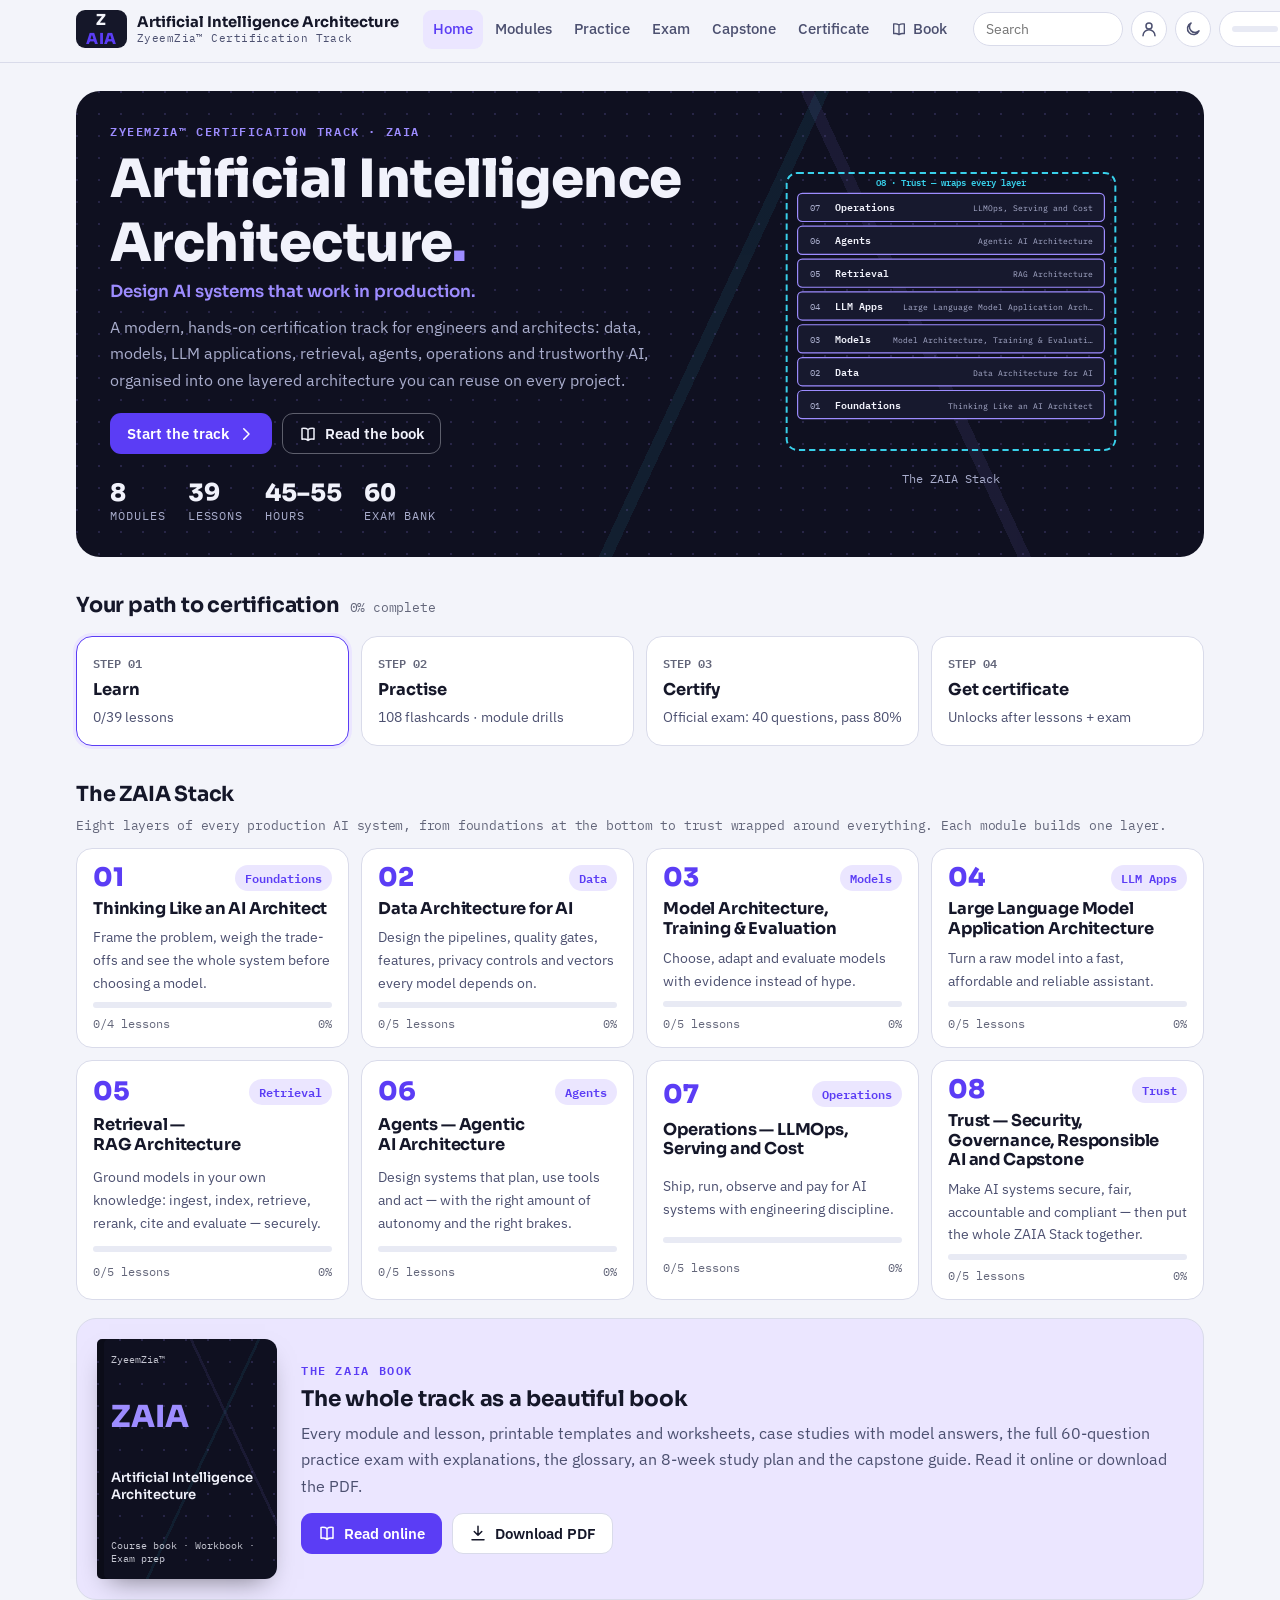
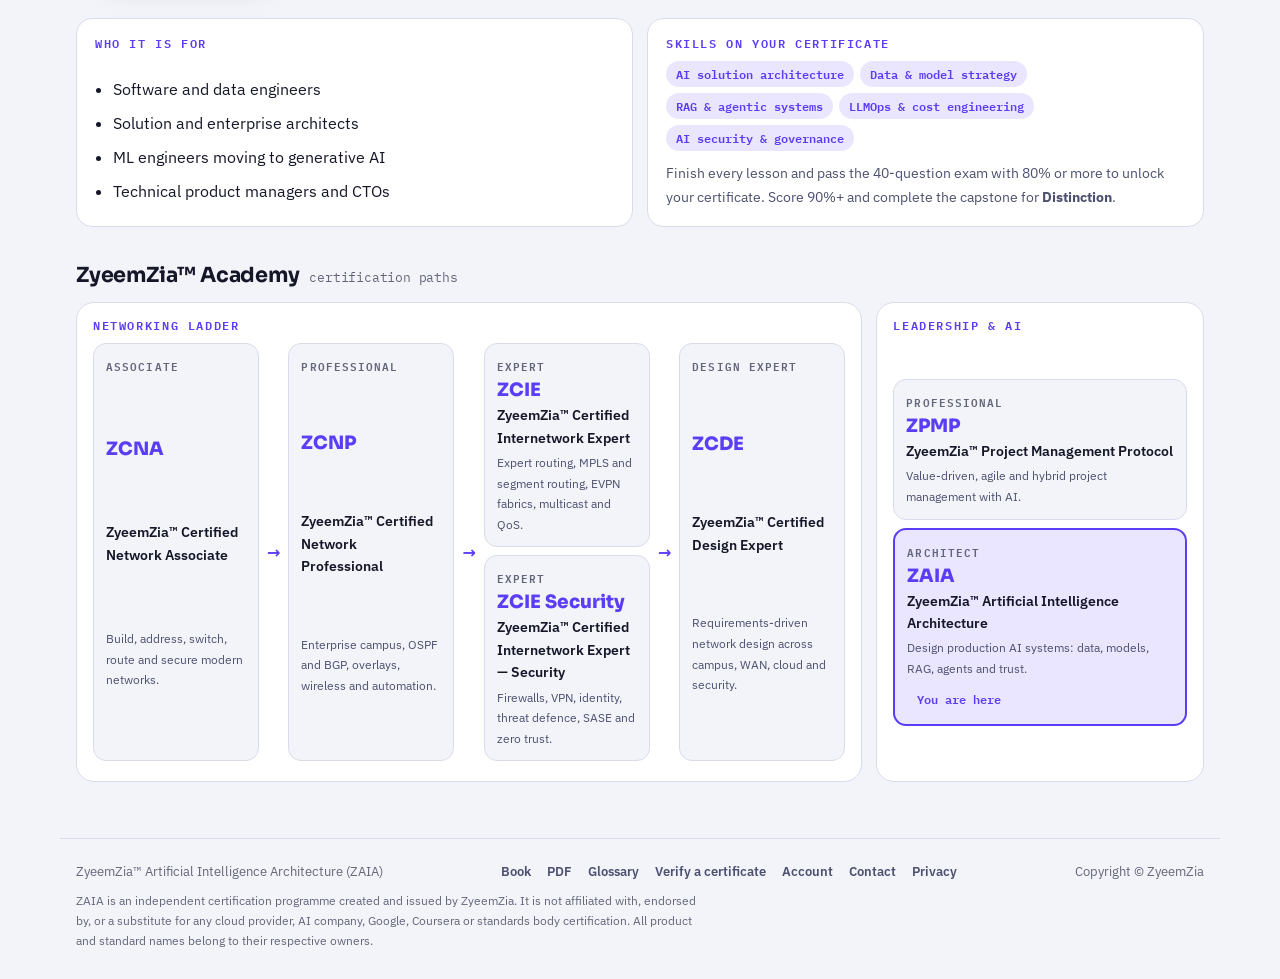
==== commit 3dbf576b: "Direct Transmission Hub: the shared ZyeemZia contact form" ====
--- a/index.html
+++ b/index.html
@@ -43,7 +43,7 @@
 </header>
 <main id="view" class="view" tabindex="-1"><div class="boot" aria-label="Loading the course"><i></i><i></i><i></i></div></main>
 <footer class="site-foot">
-  <div class="row"><span>ZyeemZia™ Artificial Intelligence Architecture (ZAIA)</span><span style="display:flex;gap:16px;flex-wrap:wrap"><a href="book.html" target="_blank" rel="noopener">Book</a><a href="ZAIA-Book.pdf" download>PDF</a><a href="#glossary">Glossary</a><a href="#verify/">Verify a certificate</a><a href="#account">Account</a><a href="privacy.html">Privacy</a></span><span>Copyright © ZyeemZia</span></div>
+  <div class="row"><span>ZyeemZia™ Artificial Intelligence Architecture (ZAIA)</span><span style="display:flex;gap:16px;flex-wrap:wrap"><a href="book.html" target="_blank" rel="noopener">Book</a><a href="ZAIA-Book.pdf" download>PDF</a><a href="#glossary">Glossary</a><a href="#verify/">Verify a certificate</a><a href="#account">Account</a><a href="#contact">Contact</a><a href="privacy.html">Privacy</a></span><span>Copyright © ZyeemZia</span></div>
   <p class="disc" id="disc"></p>
 </footer>
 <nav class="tabbar" id="tabbar" aria-label="Main mobile"></nav>
@@ -53,6 +53,6 @@
 <script defer src="data/track.js?v=d47acbd6a5"></script>
 <script defer src="data/m1-4.js?v=0111792d8f"></script>
 <script defer src="data/m5-8.js?v=774bbd9209"></script>
-<script defer src="app.js?v=049c7e3315"></script>
+<script defer src="app.js?v=e0d3547dfe"></script>
 </body>
 </html>
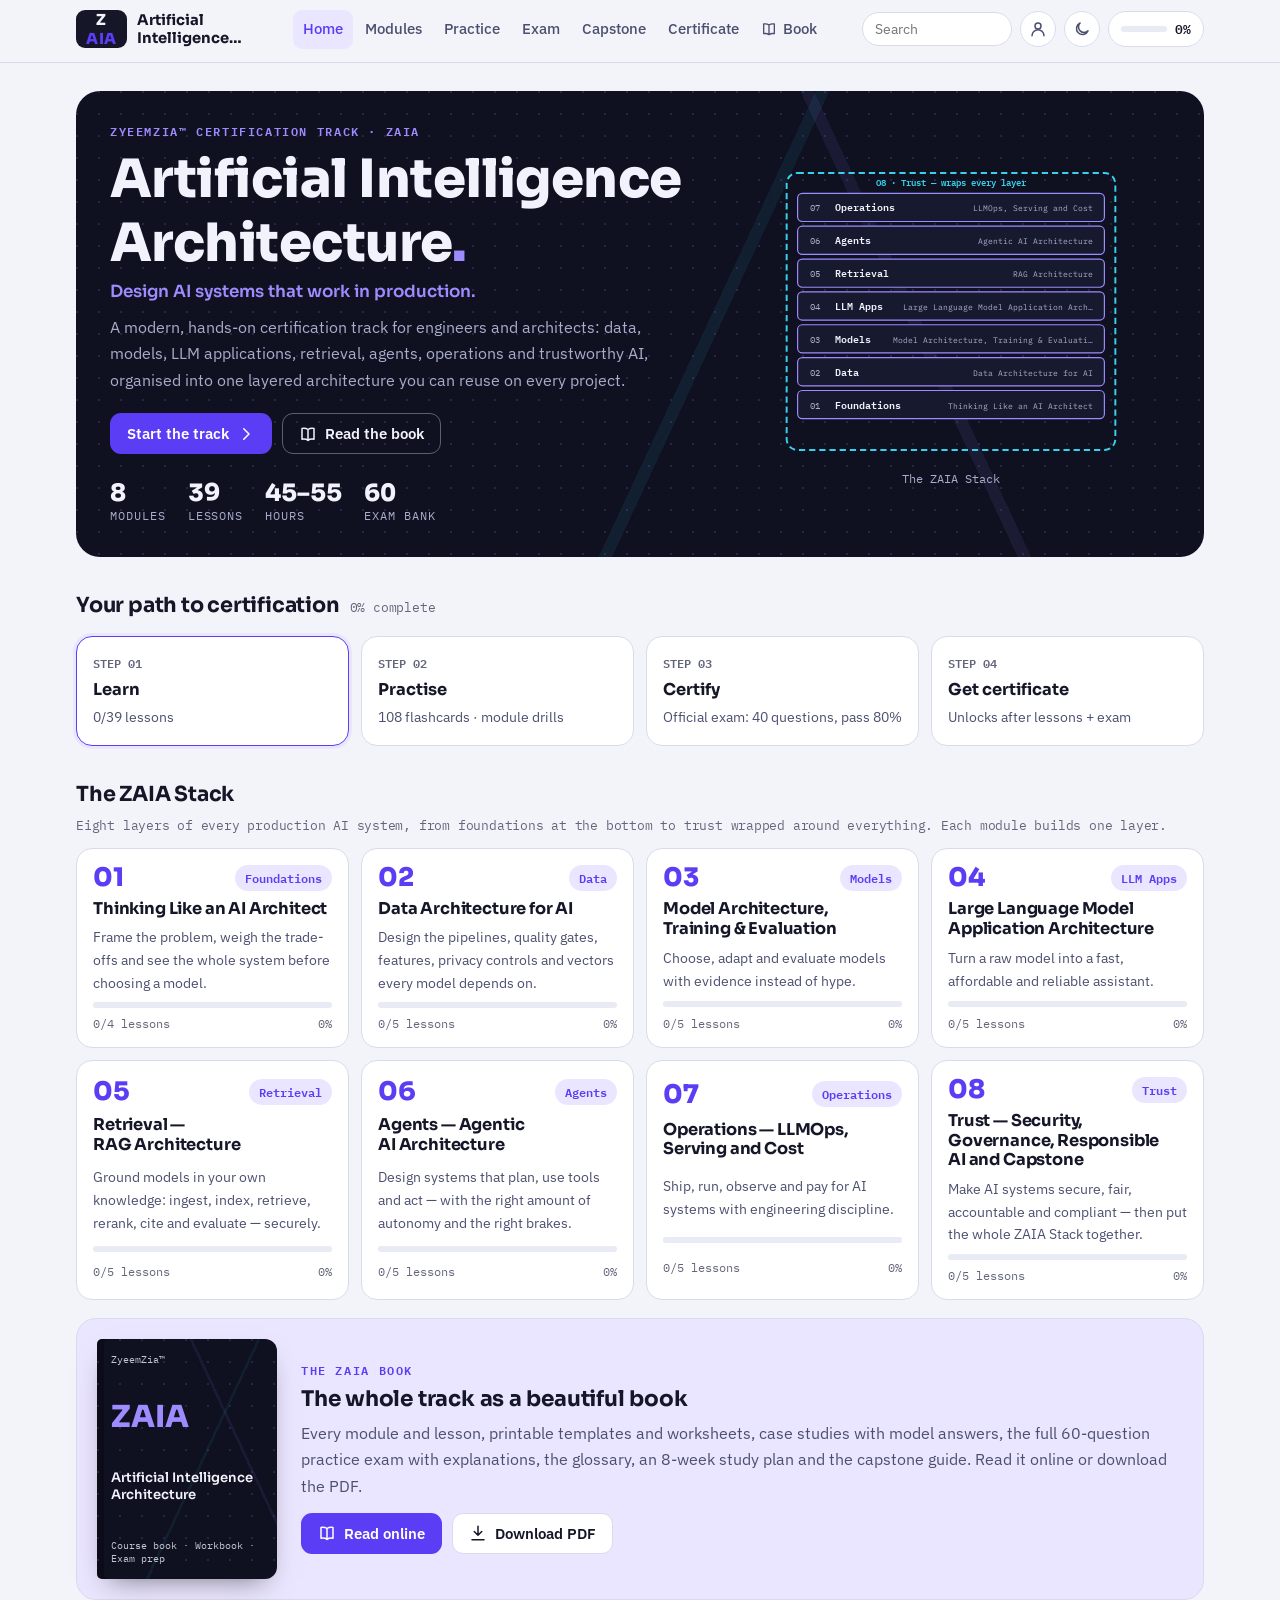
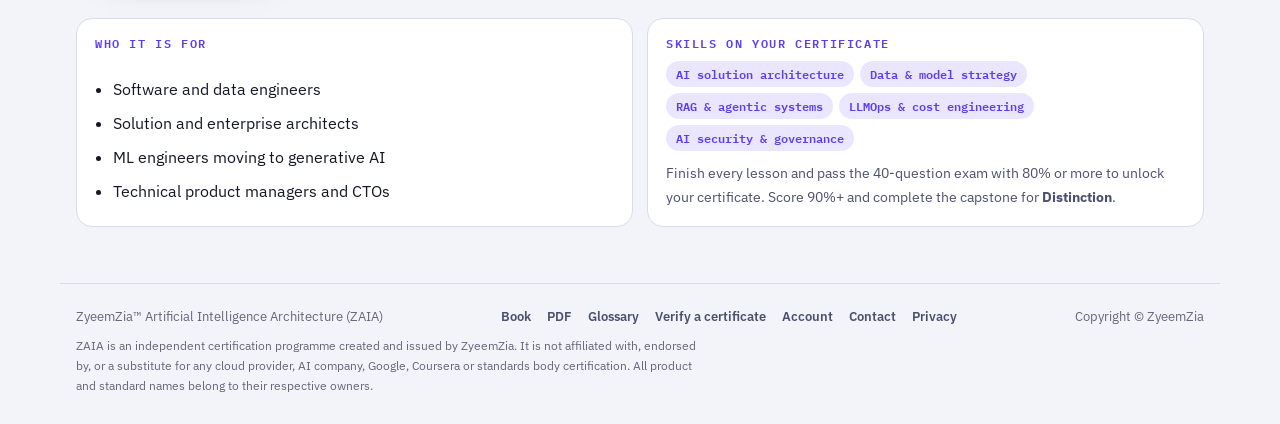
==== commit b2d090a0: "ZyeemZia Academy: 8 new certification tracks, tidier header on long track names, rebuilt book" ====
--- a/index.html
+++ b/index.html
@@ -24,7 +24,7 @@
 <link rel="stylesheet" href="theme.css?v=1786ec68fc">
 <link rel="preload" href="fonts/IBMPlexSans-400-latin-a68a20.woff2" as="font" type="font/woff2" crossorigin>
 <link rel="preload" href="fonts/Sora-500-latin-4fa0aa.woff2" as="font" type="font/woff2" crossorigin>
-<link rel="stylesheet" href="app.css?v=20551c067f">
+<link rel="stylesheet" href="app.css?v=88f32b9818">
 </head>
 <body>
 <header class="topbar">
@@ -49,7 +49,7 @@
 <nav class="tabbar" id="tabbar" aria-label="Main mobile"></nav>
 <div class="toast" id="toast" role="status" aria-live="polite" hidden></div>
 <script defer src="core.js?v=756f940ff2"></script>
-<script defer src="family.js?v=a2eb85d155"></script>
+<script defer src="family.js?v=56a834a7c4"></script>
 <script defer src="data/track.js?v=d47acbd6a5"></script>
 <script defer src="data/m1-4.js?v=0111792d8f"></script>
 <script defer src="data/m5-8.js?v=774bbd9209"></script>
--- a/app.css
+++ b/app.css
@@ -443,3 +443,8 @@
 .gsi-slot { min-height: 44px; display: flex; align-items: center; }
 /* Google's button frame is a light document: match its colour scheme so dark mode shows no white box */
 .gsi-slot iframe { color-scheme: light; }
+
+/* long track names wrap to at most two lines instead of pushing the header tools off-screen */
+.brand-text { min-width: 0; }
+.brand-text b { max-width: 12em; display: -webkit-box; -webkit-line-clamp: 2; -webkit-box-orient: vertical; overflow: hidden; }
+@media (max-width: 1280px) { .brand-text b { max-width: 9em; } .brand-text small { display: none; } }
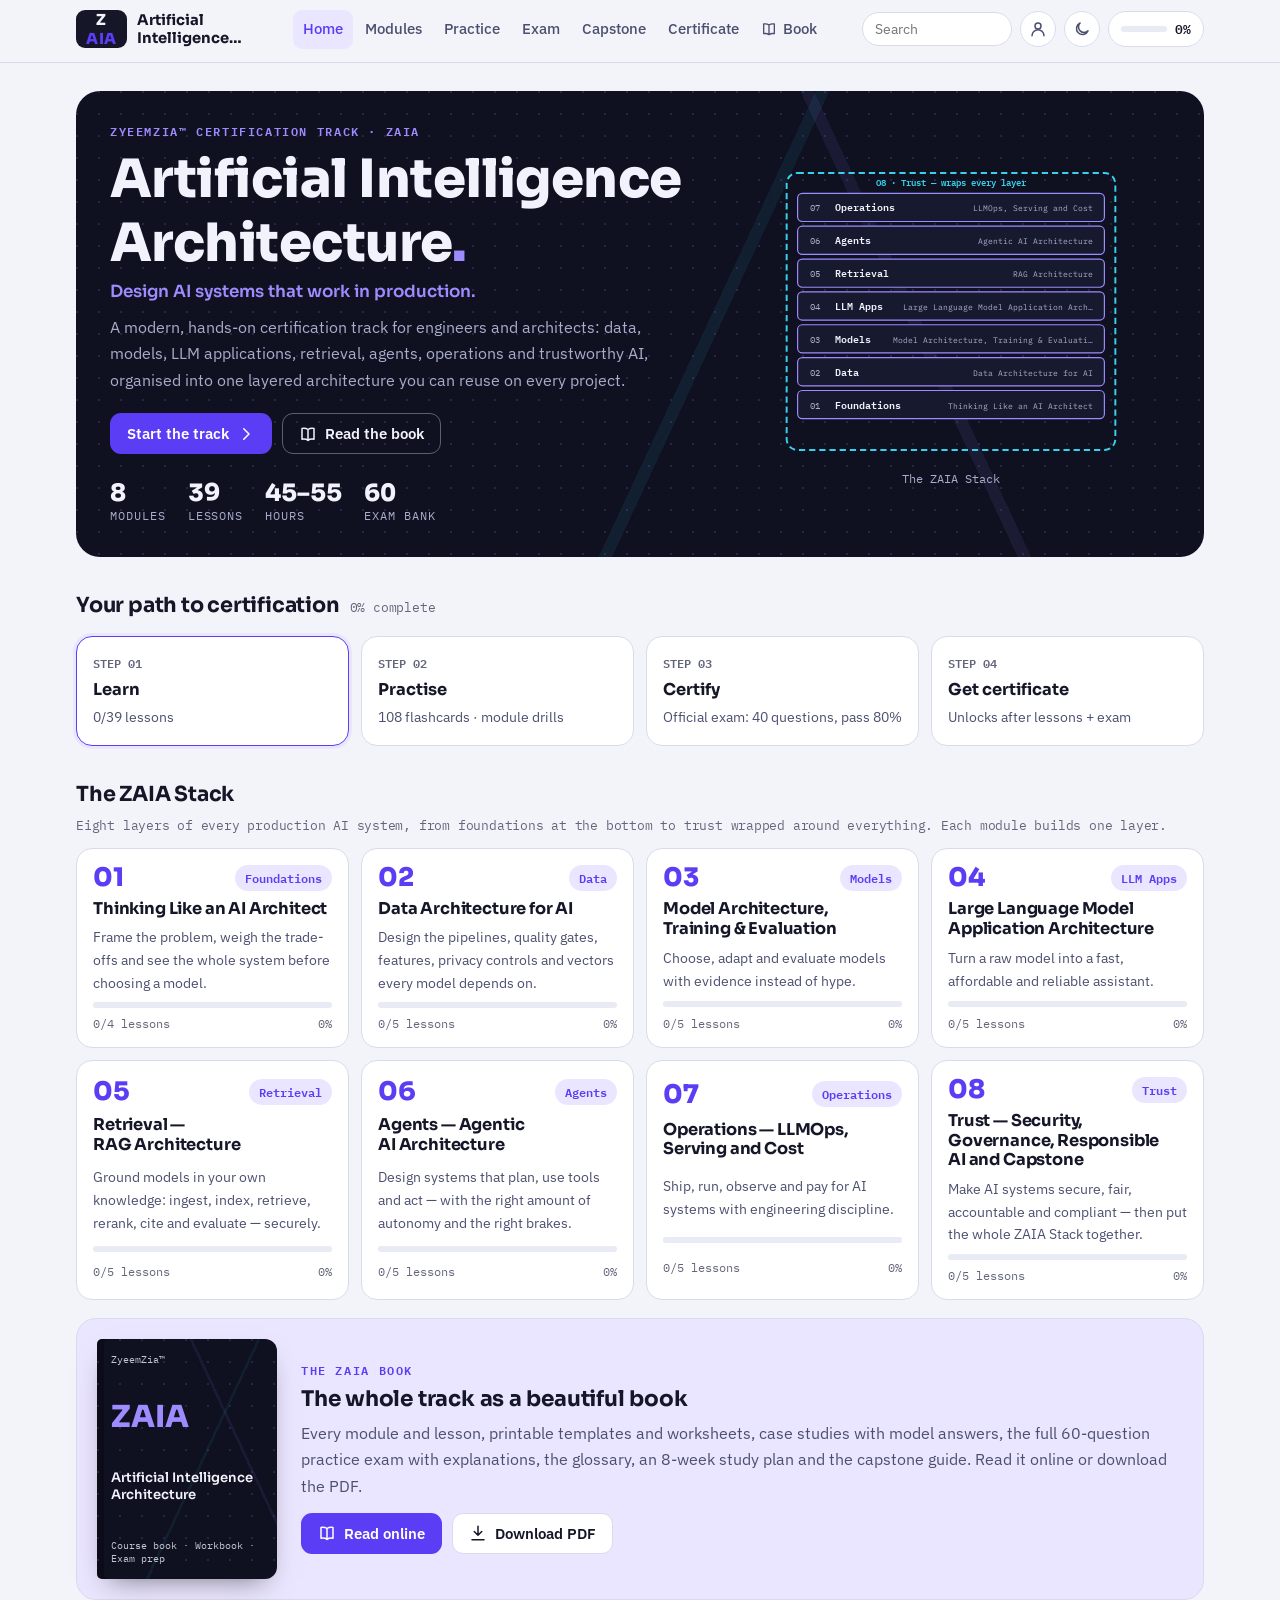
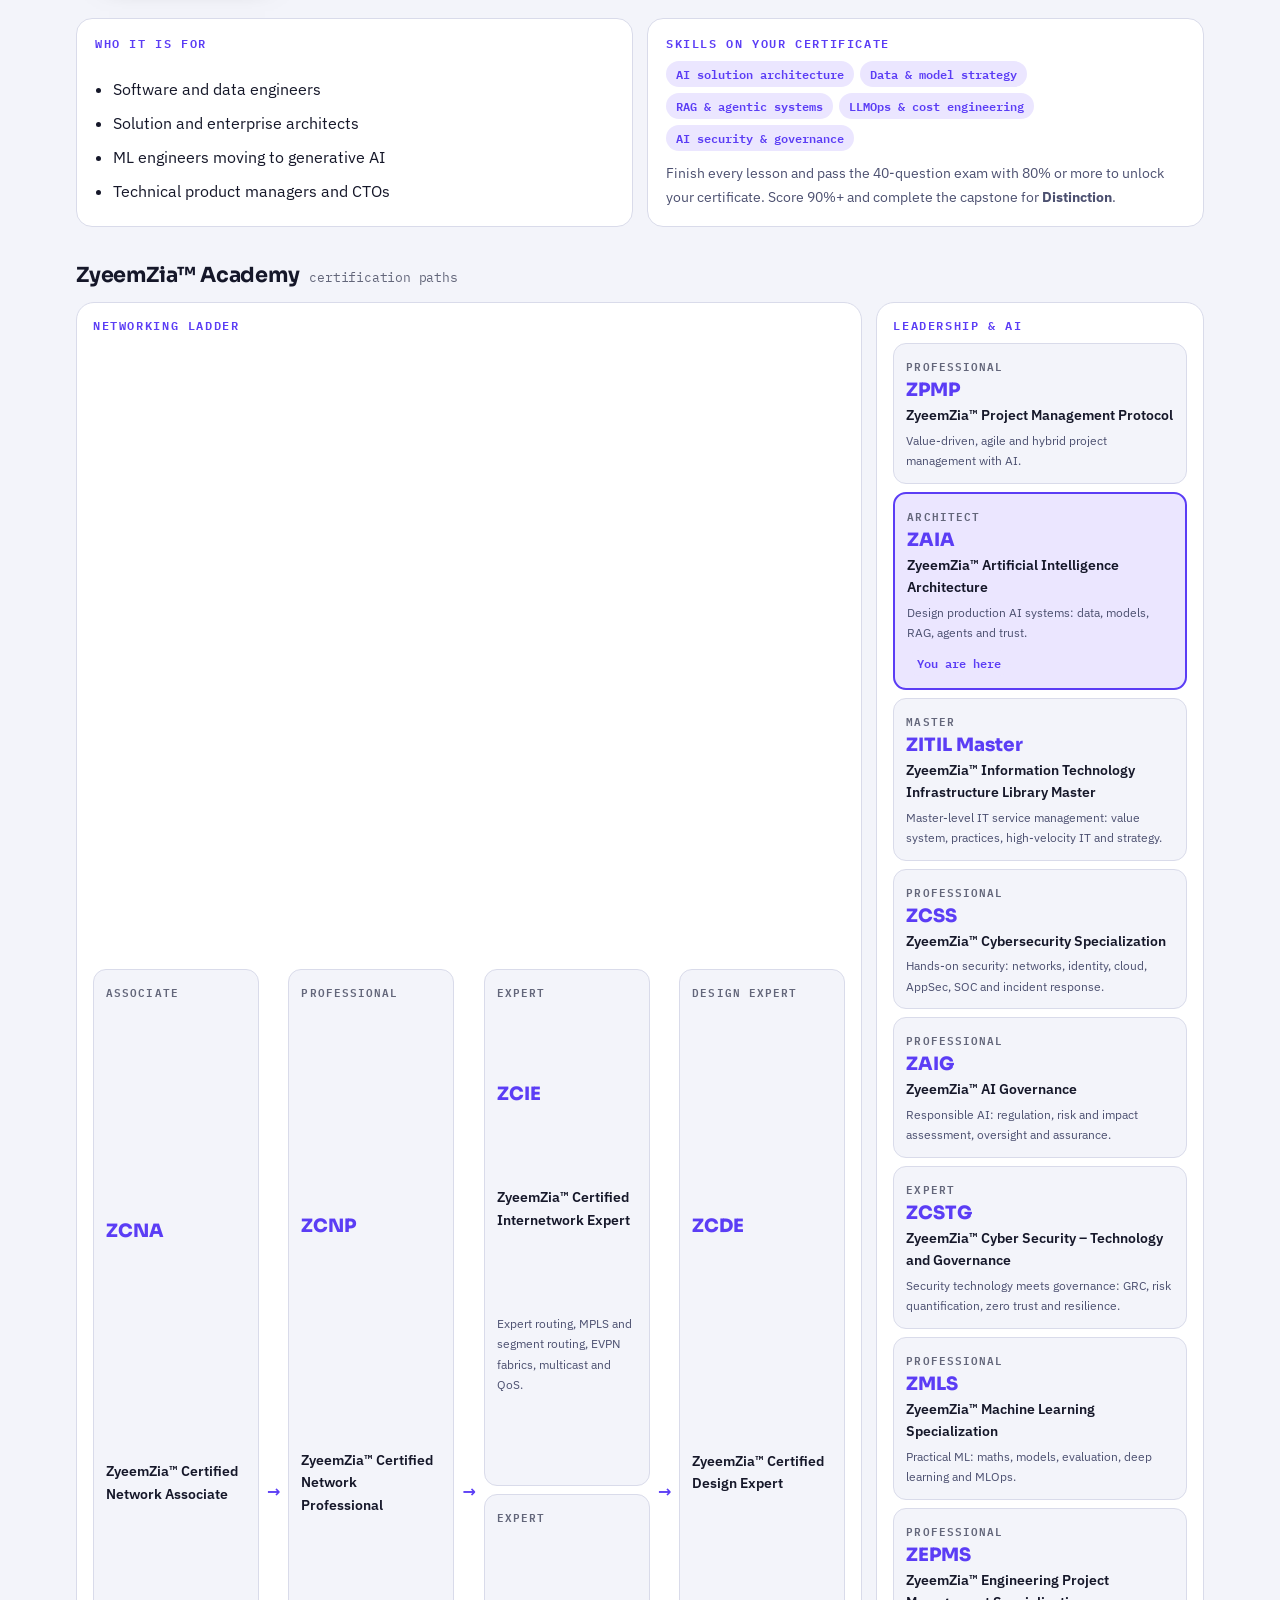
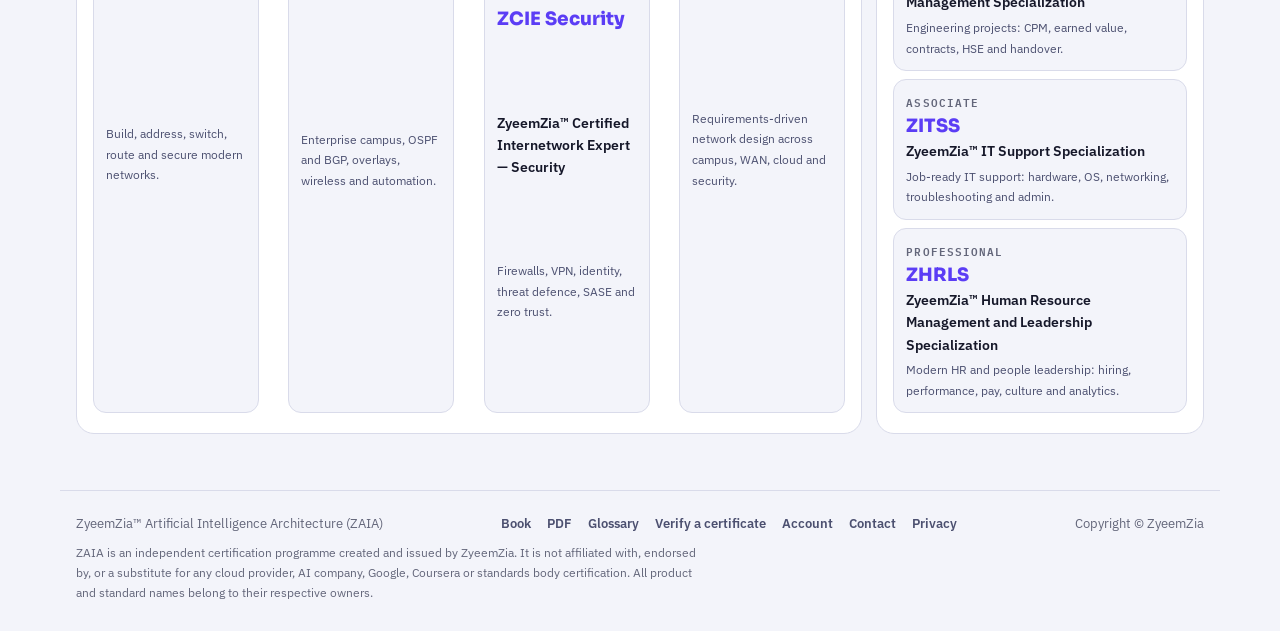
==== commit a3f4d076: "Fix the Academy course list (missing comma stopped it loading)" ====
--- a/index.html
+++ b/index.html
@@ -49,7 +49,7 @@
 <nav class="tabbar" id="tabbar" aria-label="Main mobile"></nav>
 <div class="toast" id="toast" role="status" aria-live="polite" hidden></div>
 <script defer src="core.js?v=756f940ff2"></script>
-<script defer src="family.js?v=56a834a7c4"></script>
+<script defer src="family.js?v=83e3c2668b"></script>
 <script defer src="data/track.js?v=d47acbd6a5"></script>
 <script defer src="data/m1-4.js?v=0111792d8f"></script>
 <script defer src="data/m5-8.js?v=774bbd9209"></script>
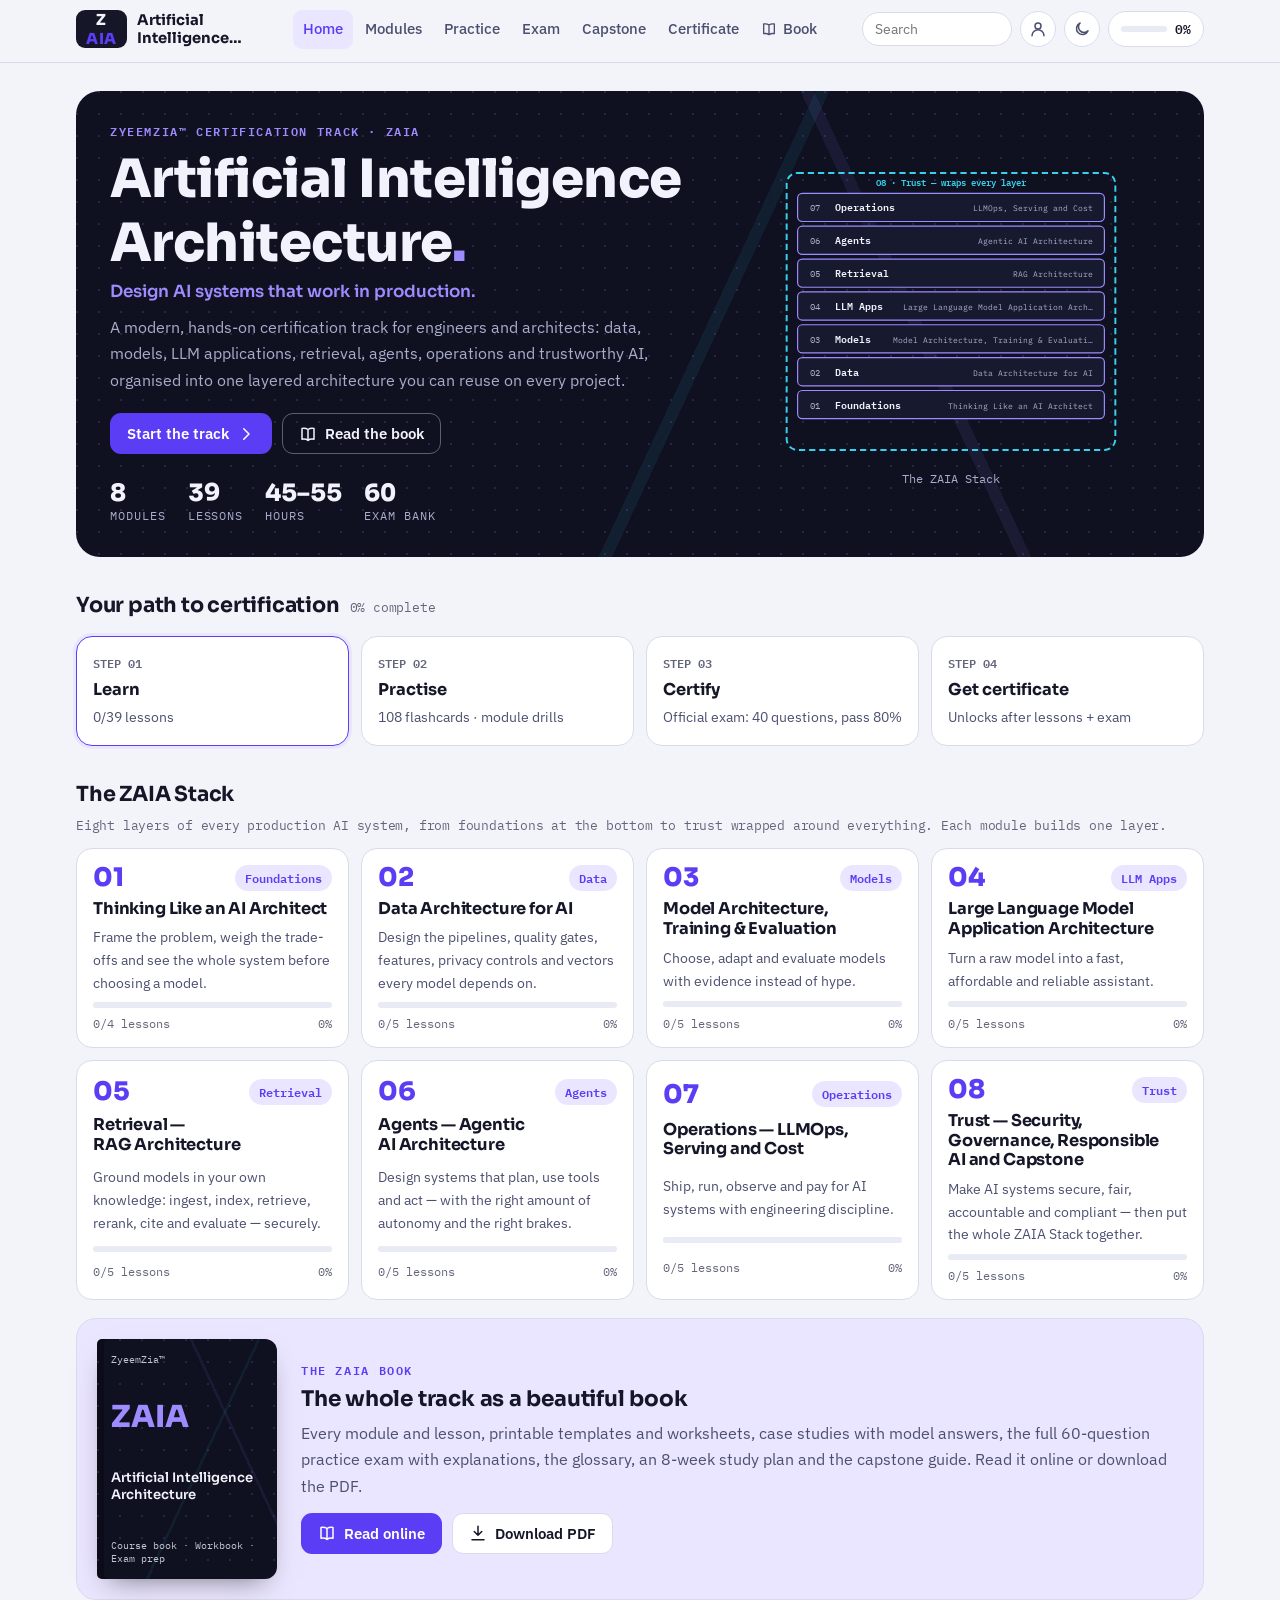
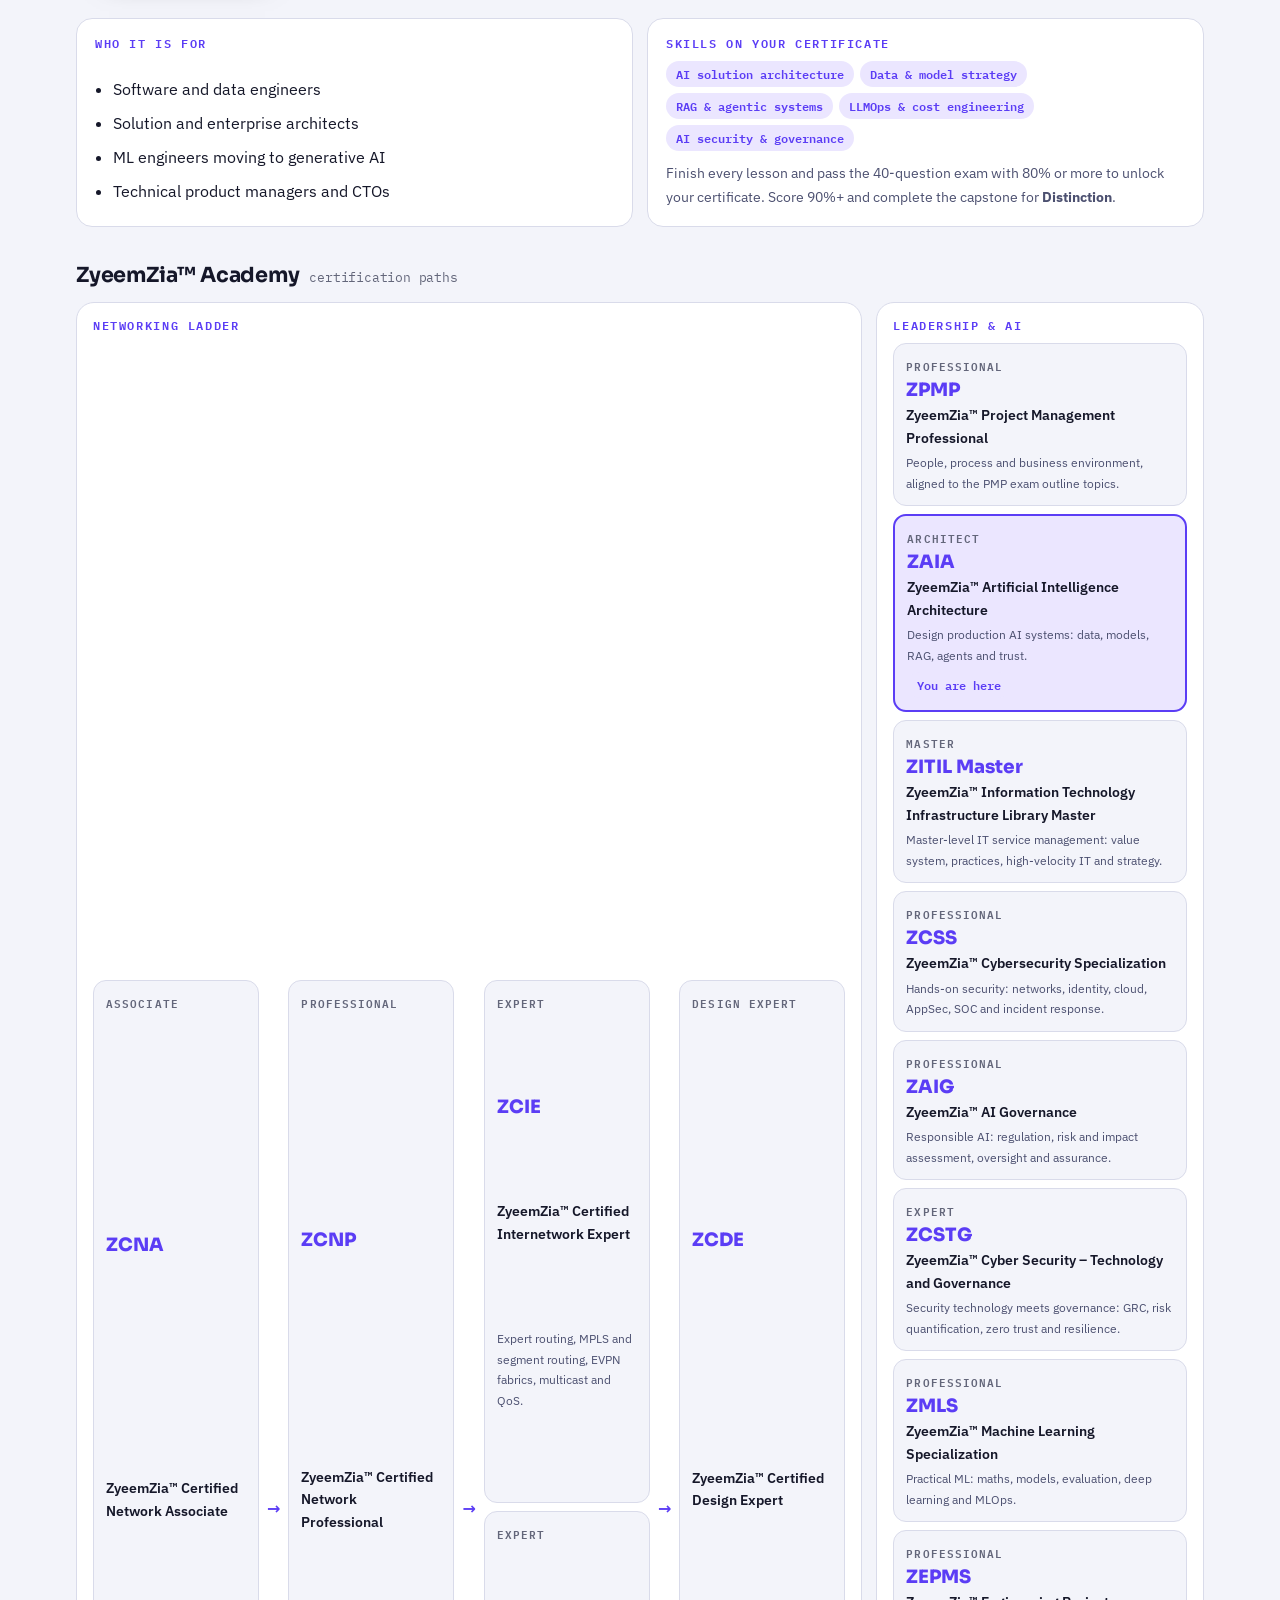
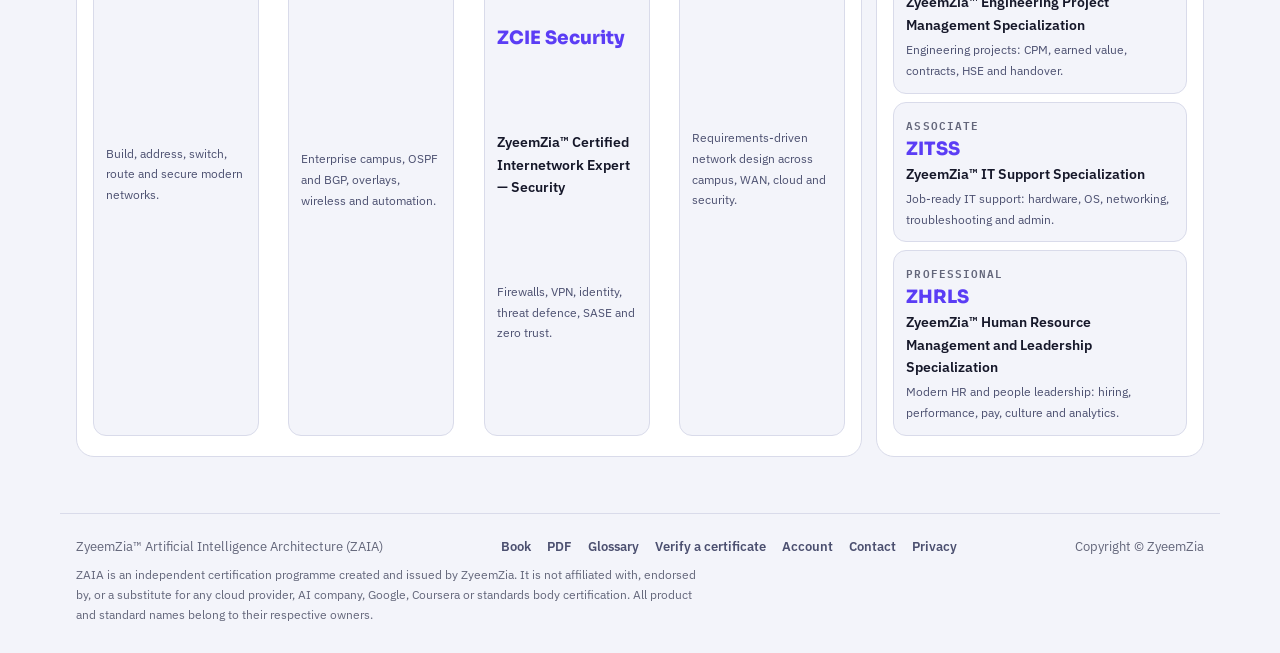
==== commit 9a046ec4: "Academy: ZPMP is now Project Management Professional; PMP-style weighted practice exam support; rebu" ====
--- a/index.html
+++ b/index.html
@@ -49,10 +49,10 @@
 <nav class="tabbar" id="tabbar" aria-label="Main mobile"></nav>
 <div class="toast" id="toast" role="status" aria-live="polite" hidden></div>
 <script defer src="core.js?v=756f940ff2"></script>
-<script defer src="family.js?v=83e3c2668b"></script>
+<script defer src="family.js?v=7f5398b318"></script>
 <script defer src="data/track.js?v=d47acbd6a5"></script>
 <script defer src="data/m1-4.js?v=0111792d8f"></script>
 <script defer src="data/m5-8.js?v=774bbd9209"></script>
-<script defer src="app.js?v=e0d3547dfe"></script>
+<script defer src="app.js?v=2efb6bd797"></script>
 </body>
 </html>
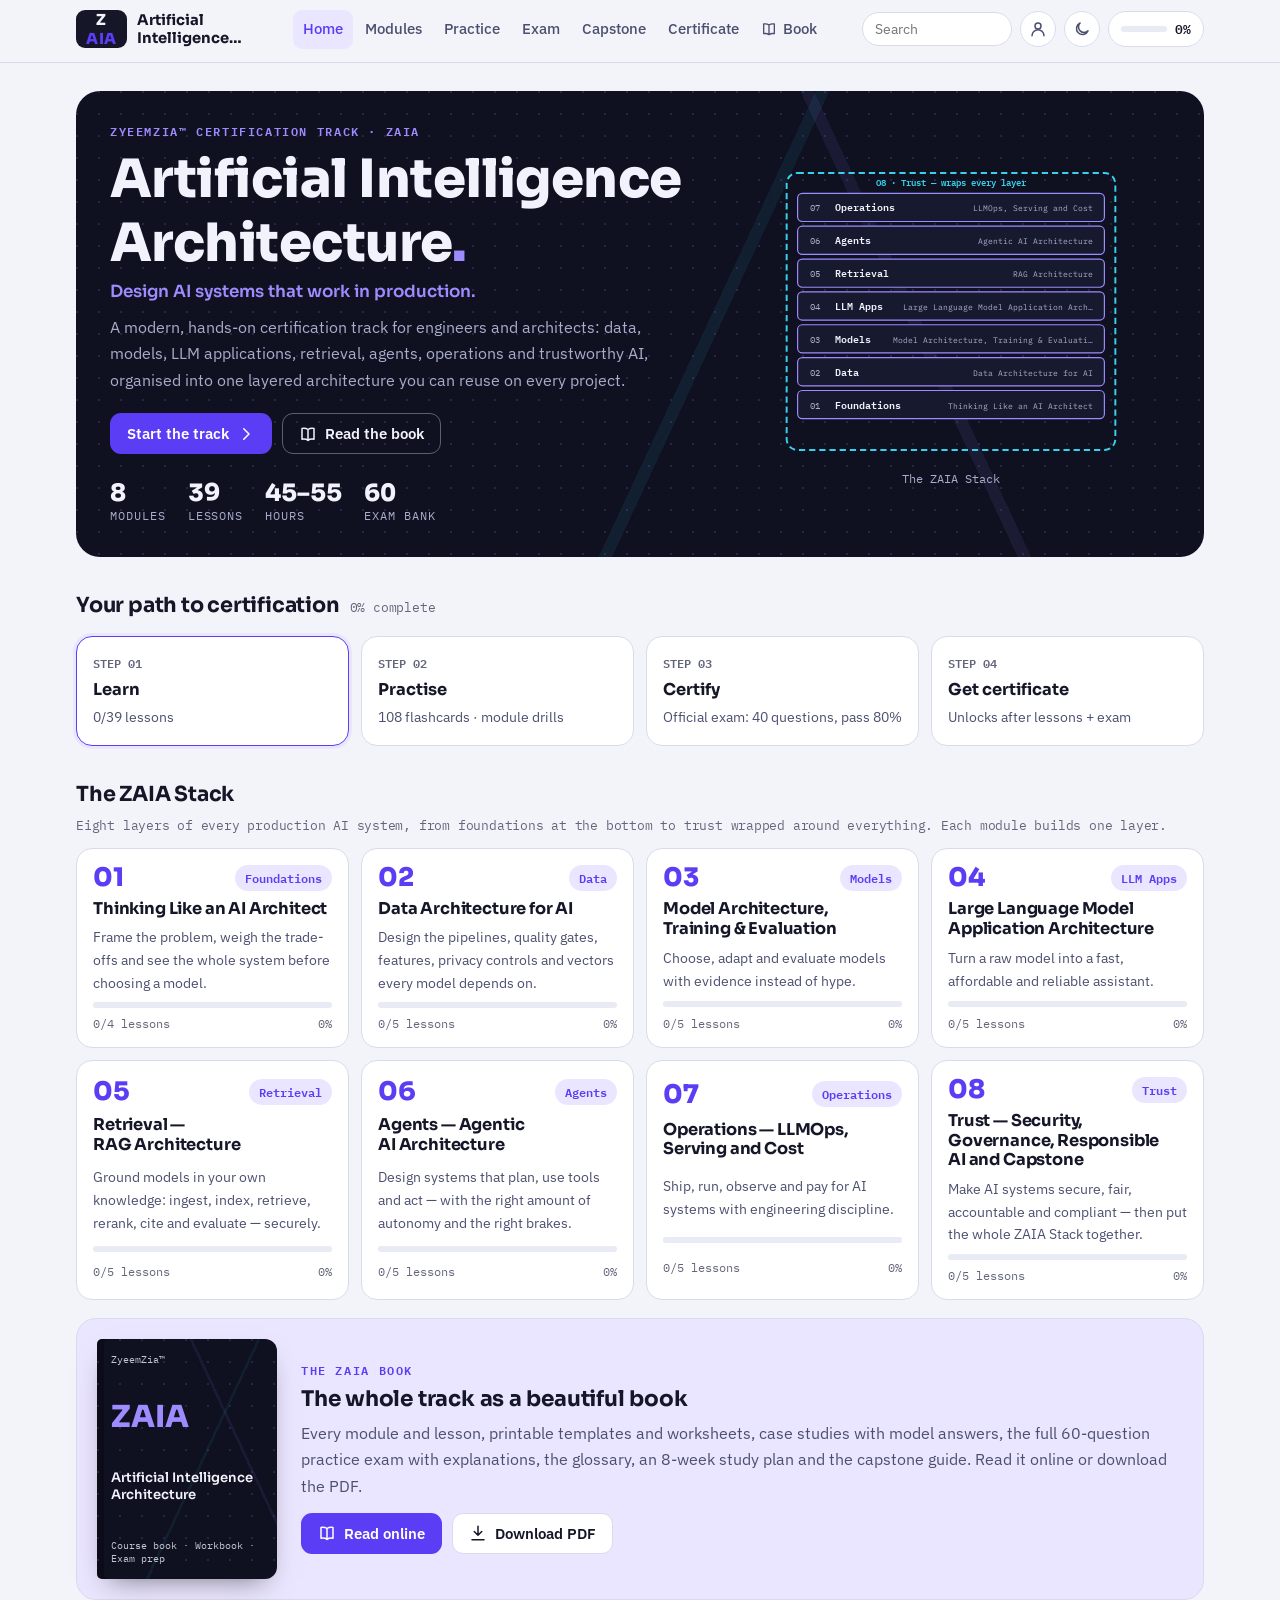
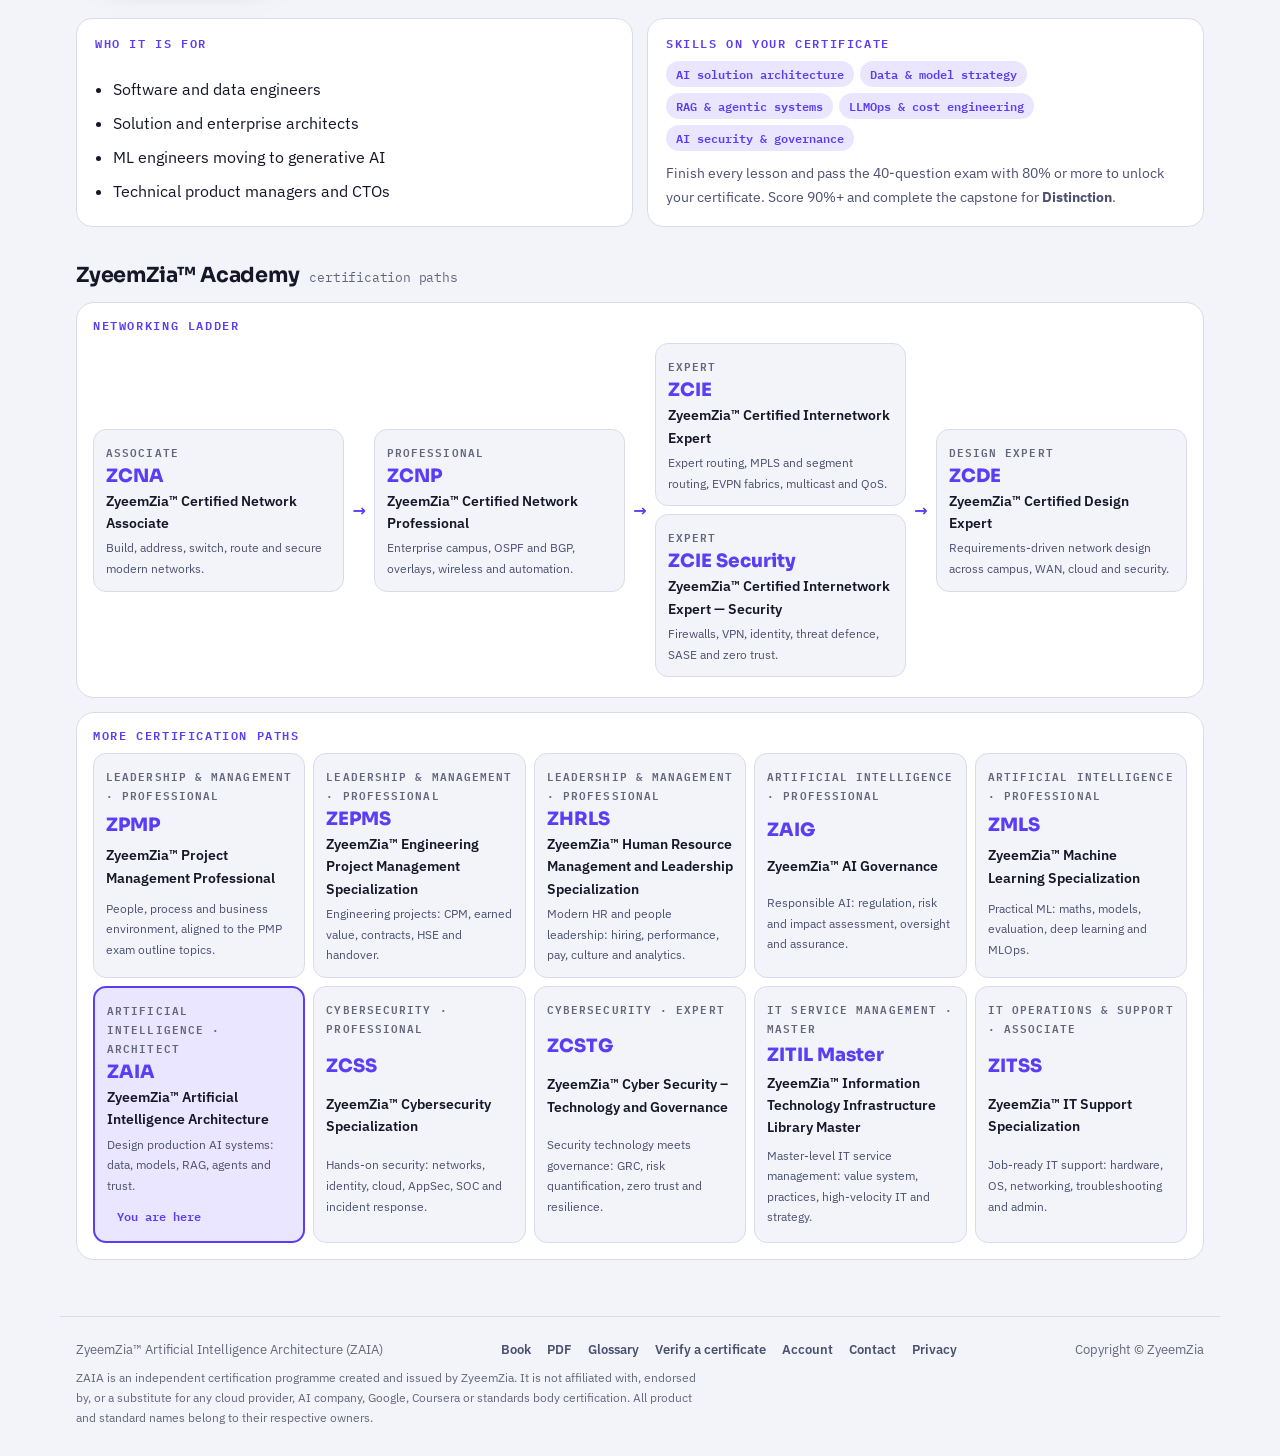
==== commit 7f469e8f: "Academy: networking ladder without blank space; other paths in a compact grid" ====
--- a/index.html
+++ b/index.html
@@ -24,7 +24,7 @@
 <link rel="stylesheet" href="theme.css?v=1786ec68fc">
 <link rel="preload" href="fonts/IBMPlexSans-400-latin-a68a20.woff2" as="font" type="font/woff2" crossorigin>
 <link rel="preload" href="fonts/Sora-500-latin-4fa0aa.woff2" as="font" type="font/woff2" crossorigin>
-<link rel="stylesheet" href="app.css?v=88f32b9818">
+<link rel="stylesheet" href="app.css?v=72c396147d">
 </head>
 <body>
 <header class="topbar">
@@ -53,6 +53,6 @@
 <script defer src="data/track.js?v=d47acbd6a5"></script>
 <script defer src="data/m1-4.js?v=0111792d8f"></script>
 <script defer src="data/m5-8.js?v=774bbd9209"></script>
-<script defer src="app.js?v=2efb6bd797"></script>
+<script defer src="app.js?v=c61aa74dfb"></script>
 </body>
 </html>
--- a/app.css
+++ b/app.css
@@ -448,3 +448,16 @@
 .brand-text { min-width: 0; }
 .brand-text b { max-width: 12em; display: -webkit-box; -webkit-line-clamp: 2; -webkit-box-orient: vertical; overflow: hidden; }
 @media (max-width: 1280px) { .brand-text b { max-width: 9em; } .brand-text small { display: none; } }
+
+/* Academy: networking ladder across the full width, other paths as compact card grids (no stretched, empty cards) */
+.academy { grid-template-columns: minmax(0, 1fr); align-items: start; }
+
+.ac-ladder { align-items: center; }
+.ac-tier { align-content: center; }
+.ac-grid { display: grid; grid-template-columns: repeat(auto-fill, minmax(min(100%, 200px), 1fr)); gap: 8px; }
+/* phones and tablets: the networking ladder runs top to bottom instead of scrolling sideways */
+@media (max-width: 860px) {
+  .ac-ladder { flex-direction: column; align-items: stretch; overflow: visible; }
+  .ac-tier { min-width: 0; }
+  .ac-arrow { transform: rotate(90deg); line-height: 1; }
+}
